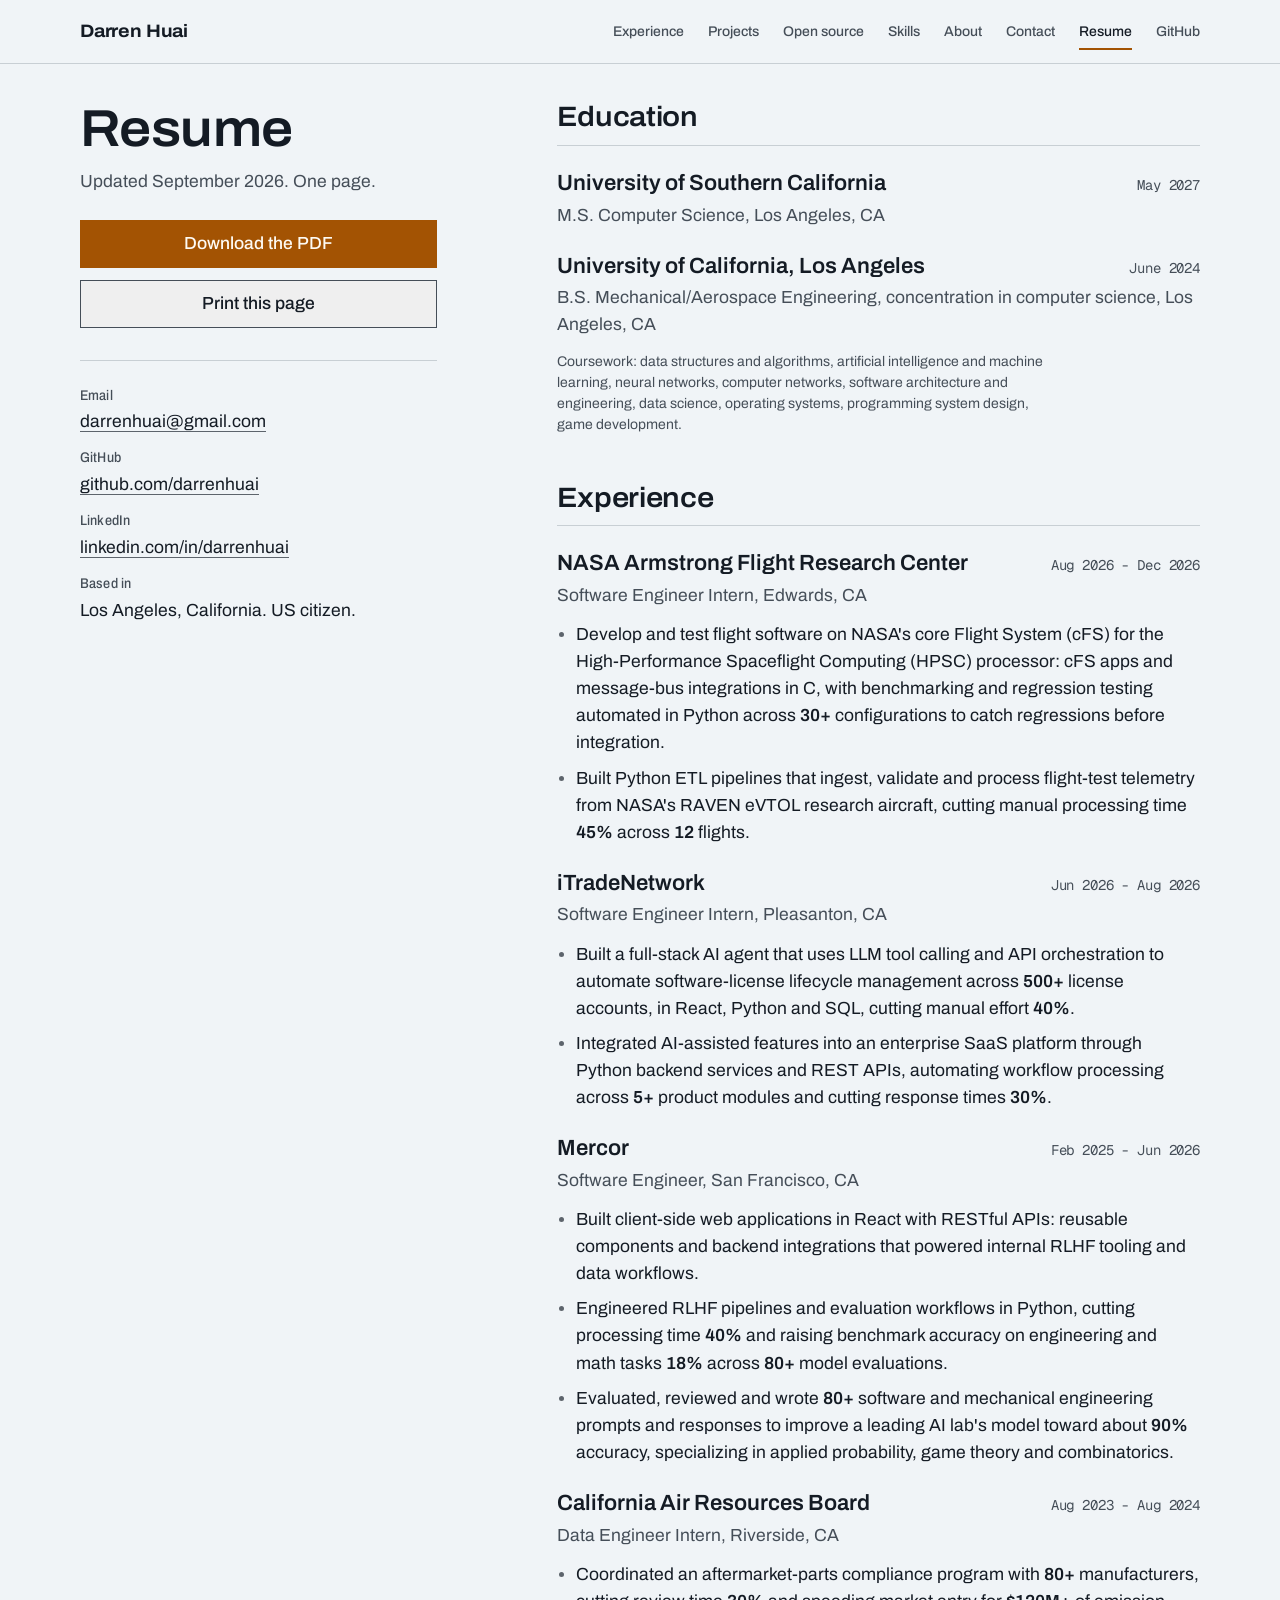
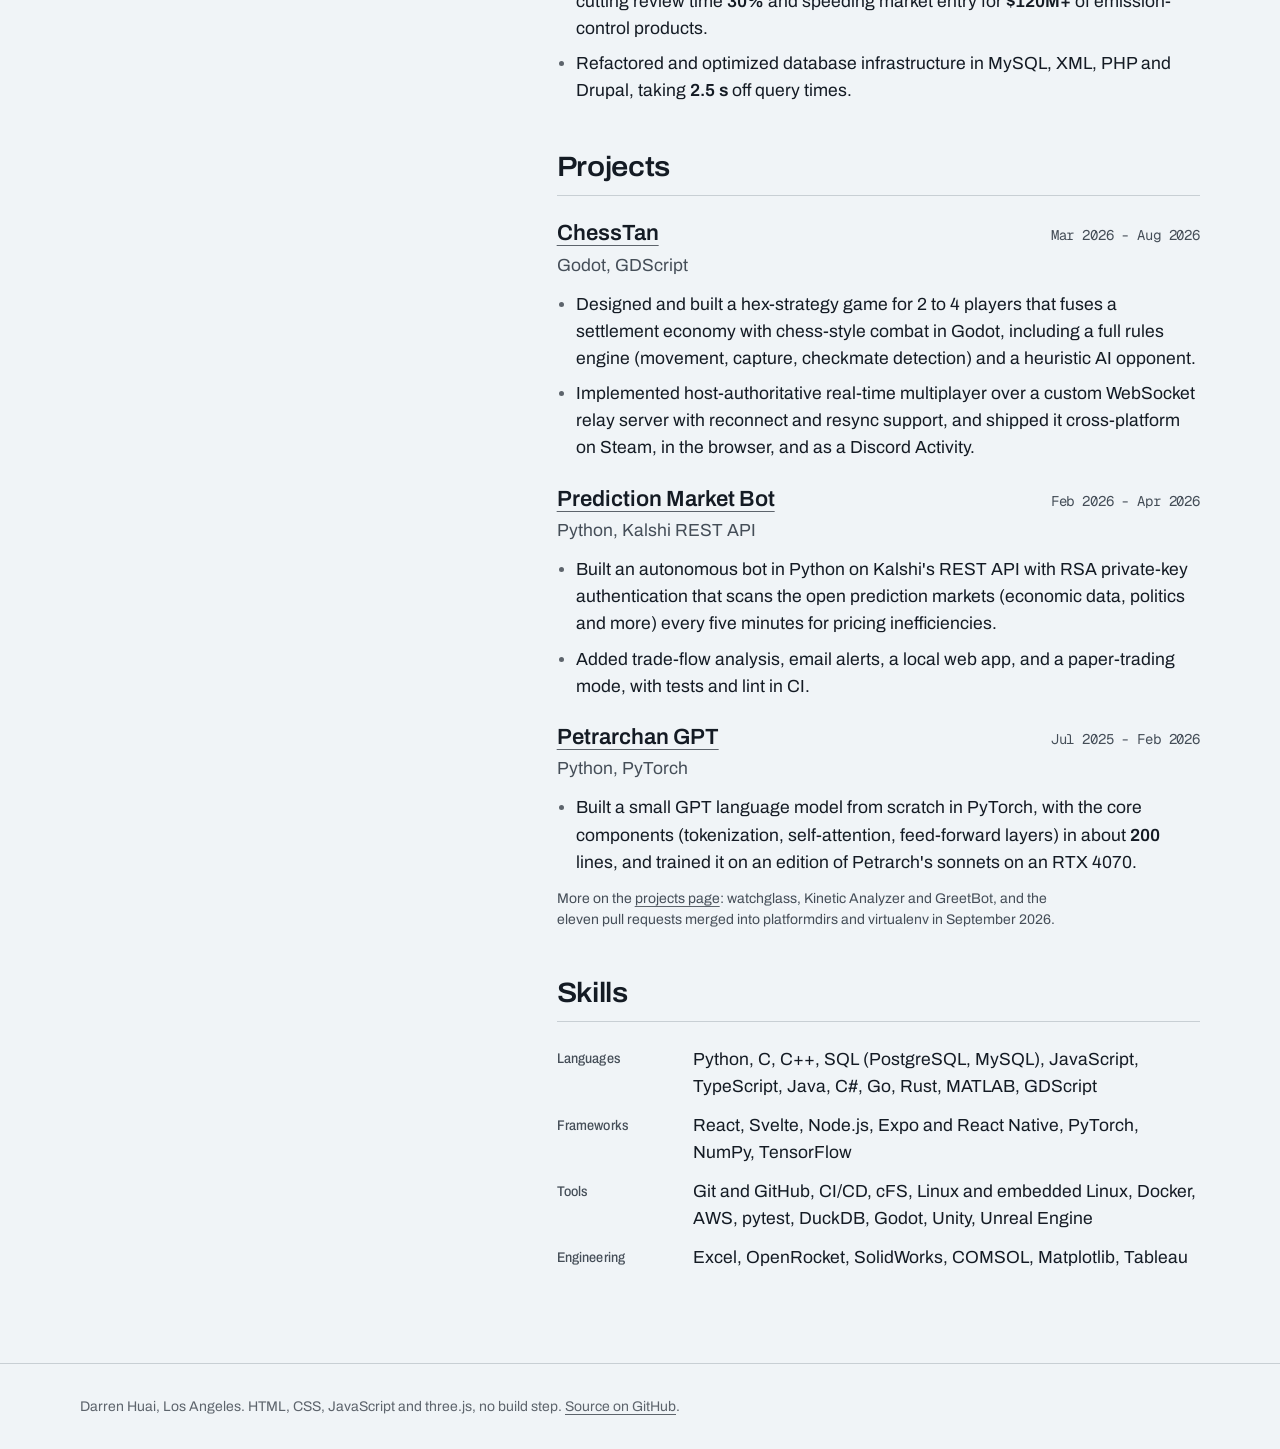
==== resume.html @ 260427e5 "Add the resume as a page and a download - resume.html: the resume's sections in the site's own style" ====
<!DOCTYPE html>
<html lang="en">
<head>
  <meta charset="utf-8">
  <meta name="viewport" content="width=device-width, initial-scale=1">
  <title>Resume, Darren Huai</title>
  <meta name="description" content="Darren Huai's resume: software engineer in Los Angeles, M.S. Computer Science at USC (May 2027), flight software intern at NASA Armstrong, with experience at iTradeNetwork, Mercor and the California Air Resources Board.">
  <meta name="color-scheme" content="light dark">
  <link rel="canonical" href="https://darrenhuai.github.io/darrenhuai-Portfolio/resume.html">
  <link rel="alternate" type="application/pdf" href="Darren-Huai-Resume.pdf" title="Resume (PDF)">
  <meta property="og:type" content="profile">
  <meta property="og:url" content="https://darrenhuai.github.io/darrenhuai-Portfolio/resume.html">
  <meta property="og:title" content="Resume, Darren Huai">
  <meta property="og:description" content="Software engineer in Los Angeles. M.S. Computer Science at USC, May 2027. Flight software intern at NASA Armstrong.">
  <meta property="og:image" content="https://darrenhuai.github.io/darrenhuai-Portfolio/img/og.png">
  <meta name="twitter:card" content="summary_large_image">
  <link rel="icon" href="img/favicon.svg" type="image/svg+xml">
  <link rel="preload" href="fonts/archivo-var.woff2" as="font" type="font/woff2" crossorigin>
  <script>document.documentElement.classList.add("js")</script>
  <link rel="stylesheet" href="styles.css">
  <script type="module" src="js/main.js"></script>
</head>
<body class="page-resume">
  <a class="skip-link" href="#main">Skip to content</a>

  <header class="nav">
    <div class="sheet nav-inner">
      <a class="wordmark" href="index.html">Darren Huai</a>
      <button type="button" class="menu-button" aria-expanded="false" aria-controls="primary-nav">Menu</button>
      <nav id="primary-nav" class="nav-links" aria-label="Primary">
        <a href="index.html#experience">Experience</a>
        <a href="index.html#projects">Projects</a>
        <a href="index.html#open-source">Open source</a>
        <a href="index.html#skills">Skills</a>
        <a href="index.html#about">About</a>
        <a href="index.html#contact">Contact</a>
        <a href="resume.html" aria-current="page">Resume</a>
        <a href="https://github.com/darrenhuai" target="_blank" rel="noopener">GitHub<span class="visually-hidden"> (opens in a new tab)</span></a>
      </nav>
    </div>
  </header>

  <main id="main">
    <article class="resume" aria-labelledby="resume-title">
      <div class="sheet resume-grid">
        <aside class="resume-rail">
          <h1 id="resume-title">Resume</h1>
          <p class="resume-updated">Updated September 2026. One page.</p>
          <div class="actions">
            <a class="button button-primary" href="Darren-Huai-Resume.pdf" download="Darren-Huai-Resume.pdf">Download the PDF</a>
            <button type="button" class="button button-secondary" data-print>Print this page</button>
          </div>
          <dl class="resume-contact">
            <div><dt>Email</dt><dd><a href="mailto:darrenhuai@gmail.com">darrenhuai@gmail.com</a></dd></div>
            <div><dt>GitHub</dt><dd><a href="https://github.com/darrenhuai" target="_blank" rel="noopener">github.com/darrenhuai<span class="visually-hidden"> (opens in a new tab)</span></a></dd></div>
            <div><dt>LinkedIn</dt><dd><a href="https://www.linkedin.com/in/darrenhuai" target="_blank" rel="noopener">linkedin.com/in/darrenhuai<span class="visually-hidden"> (opens in a new tab)</span></a></dd></div>
            <div><dt>Based in</dt><dd>Los Angeles, California. US citizen.</dd></div>
          </dl>
        </aside>

        <div class="resume-body">
          <section class="resume-section" aria-labelledby="r-education">
            <h2 id="r-education">Education</h2>
            <ul class="resume-entries">
              <li class="entry">
                <div class="entry-head">
                  <h3>University of Southern California</h3>
                  <p class="entry-when val">May 2027</p>
                </div>
                <p class="entry-sub">M.S. Computer Science, Los Angeles, CA</p>
              </li>
              <li class="entry">
                <div class="entry-head">
                  <h3>University of California, Los Angeles</h3>
                  <p class="entry-when val">June 2024</p>
                </div>
                <p class="entry-sub">B.S. Mechanical/Aerospace Engineering, concentration in computer science, Los Angeles, CA</p>
                <p class="entry-note">Coursework: data structures and algorithms, artificial intelligence and machine learning, neural networks, computer networks, software architecture and engineering, data science, operating systems, programming system design, game development.</p>
              </li>
            </ul>
          </section>

          <section class="resume-section" aria-labelledby="r-experience">
            <h2 id="r-experience">Experience</h2>
            <ul class="resume-entries">
              <li class="entry">
                <div class="entry-head">
                  <h3>NASA Armstrong Flight Research Center</h3>
                  <p class="entry-when val">Aug 2026 - Dec 2026</p>
                </div>
                <p class="entry-sub">Software Engineer Intern, Edwards, CA</p>
                <ul class="bullets">
                  <li>Develop and test flight software on NASA's core Flight System (cFS) for the High-Performance Spaceflight Computing (HPSC) processor: cFS apps and message-bus integrations in C, with benchmarking and regression testing automated in Python across <span class="num">30+</span> configurations to catch regressions before integration.</li>
                  <li>Built Python ETL pipelines that ingest, validate and process flight-test telemetry from NASA's RAVEN eVTOL research aircraft, cutting manual processing time <span class="num">45%</span> across <span class="num">12</span> flights.</li>
                </ul>
              </li>
              <li class="entry">
                <div class="entry-head">
                  <h3>iTradeNetwork</h3>
                  <p class="entry-when val">Jun 2026 - Aug 2026</p>
                </div>
                <p class="entry-sub">Software Engineer Intern, Pleasanton, CA</p>
                <ul class="bullets">
                  <li>Built a full-stack AI agent that uses LLM tool calling and API orchestration to automate software-license lifecycle management across <span class="num">500+</span> license accounts, in React, Python and SQL, cutting manual effort <span class="num">40%</span>.</li>
                  <li>Integrated AI-assisted features into an enterprise SaaS platform through Python backend services and REST APIs, automating workflow processing across <span class="num">5+</span> product modules and cutting response times <span class="num">30%</span>.</li>
                </ul>
              </li>
              <li class="entry">
                <div class="entry-head">
                  <h3>Mercor</h3>
                  <p class="entry-when val">Feb 2025 - Jun 2026</p>
                </div>
                <p class="entry-sub">Software Engineer, San Francisco, CA</p>
                <ul class="bullets">
                  <li>Built client-side web applications in React with RESTful APIs: reusable components and backend integrations that powered internal RLHF tooling and data workflows.</li>
                  <li>Engineered RLHF pipelines and evaluation workflows in Python, cutting processing time <span class="num">40%</span> and raising benchmark accuracy on engineering and math tasks <span class="num">18%</span> across <span class="num">80+</span> model evaluations.</li>
                  <li>Evaluated, reviewed and wrote <span class="num">80+</span> software and mechanical engineering prompts and responses to improve a leading AI lab's model toward about <span class="num">90%</span> accuracy, specializing in applied probability, game theory and combinatorics.</li>
                </ul>
              </li>
              <li class="entry">
                <div class="entry-head">
                  <h3>California Air Resources Board</h3>
                  <p class="entry-when val">Aug 2023 - Aug 2024</p>
                </div>
                <p class="entry-sub">Data Engineer Intern, Riverside, CA</p>
                <ul class="bullets">
                  <li>Coordinated an aftermarket-parts compliance program with <span class="num">80+</span> manufacturers, cutting review time <span class="num">30%</span> and speeding market entry for <span class="num">$120M+</span> of emission-control products.</li>
                  <li>Refactored and optimized database infrastructure in MySQL, XML, PHP and Drupal, taking <span class="num">2.5 s</span> off query times.</li>
                </ul>
              </li>
            </ul>
          </section>

          <section class="resume-section" aria-labelledby="r-projects">
            <h2 id="r-projects">Projects</h2>
            <ul class="resume-entries">
              <li class="entry">
                <div class="entry-head">
                  <h3><a href="projects/chesstan.html">ChessTan</a></h3>
                  <p class="entry-when val">Mar 2026 - Aug 2026</p>
                </div>
                <p class="entry-sub">Godot, GDScript</p>
                <ul class="bullets">
                  <li>Designed and built a hex-strategy game for 2 to 4 players that fuses a settlement economy with chess-style combat in Godot, including a full rules engine (movement, capture, checkmate detection) and a heuristic AI opponent.</li>
                  <li>Implemented host-authoritative real-time multiplayer over a custom WebSocket relay server with reconnect and resync support, and shipped it cross-platform on Steam, in the browser, and as a Discord Activity.</li>
                </ul>
              </li>
              <li class="entry">
                <div class="entry-head">
                  <h3><a href="projects/prediction-market-bot.html">Prediction Market Bot</a></h3>
                  <p class="entry-when val">Feb 2026 - Apr 2026</p>
                </div>
                <p class="entry-sub">Python, Kalshi REST API</p>
                <ul class="bullets">
                  <li>Built an autonomous bot in Python on Kalshi's REST API with RSA private-key authentication that scans the open prediction markets (economic data, politics and more) every five minutes for pricing inefficiencies.</li>
                  <li>Added trade-flow analysis, email alerts, a local web app, and a paper-trading mode, with tests and lint in CI.</li>
                </ul>
              </li>
              <li class="entry">
                <div class="entry-head">
                  <h3><a href="projects/petrarchan-gpt.html">Petrarchan GPT</a></h3>
                  <p class="entry-when val">Jul 2025 - Feb 2026</p>
                </div>
                <p class="entry-sub">Python, PyTorch</p>
                <ul class="bullets">
                  <li>Built a small GPT language model from scratch in PyTorch, with the core components (tokenization, self-attention, feed-forward layers) in about <span class="num">200</span> lines, and trained it on an edition of Petrarch's sonnets on an RTX 4070.</li>
                </ul>
              </li>
            </ul>
            <p class="entry-note">More on the <a href="index.html#projects">projects page</a>: watchglass, Kinetic Analyzer and GreetBot, and the eleven pull requests merged into platformdirs and virtualenv in September 2026.</p>
          </section>

          <section class="resume-section" aria-labelledby="r-skills">
            <h2 id="r-skills">Skills</h2>
            <dl class="resume-skills">
              <div><dt>Languages</dt><dd>Python, C, C++, SQL (PostgreSQL, MySQL), JavaScript, TypeScript, Java, C#, Go, Rust, MATLAB, GDScript</dd></div>
              <div><dt>Frameworks</dt><dd>React, Svelte, Node.js, Expo and React Native, PyTorch, NumPy, TensorFlow</dd></div>
              <div><dt>Tools</dt><dd>Git and GitHub, CI/CD, cFS, Linux and embedded Linux, Docker, AWS, pytest, DuckDB, Godot, Unity, Unreal Engine</dd></div>
              <div><dt>Engineering</dt><dd>Excel, OpenRocket, SolidWorks, COMSOL, Matplotlib, Tableau</dd></div>
            </dl>
          </section>
        </div>
      </div>
    </article>
  </main>

  <footer class="footer">
    <div class="sheet">
      <p>Darren Huai, Los Angeles. HTML, CSS, JavaScript and three.js, no build step. <a href="https://github.com/darrenhuai/darrenhuai-Portfolio" target="_blank" rel="noopener">Source on GitHub<span class="visually-hidden"> (opens in a new tab)</span></a>.</p>
    </div>
  </footer>
</body>
</html>
---- styles.css ----
/* Darren Huai portfolio. Tokens and rules follow DESIGN.md and docs/design/2026-09-29-redesign-spec.md.
   Shape: all-sharp. Depth: surface ladder and 1px frames only. One accent. */

/* ---------- Fonts (self-hosted, OFL) ---------- */
@font-face {
  font-family: "Archivo";
  src: url("fonts/archivo-var.woff2") format("woff2");
  font-weight: 100 900;
  font-stretch: 62% 125%;
  font-display: swap;
}
@font-face {
  font-family: "Geist Mono";
  src: url("fonts/geistmono-var.woff2") format("woff2");
  font-weight: 400 500;
  font-display: swap;
}
@font-face {
  font-family: "Archivo Fallback";
  src: local("Arial"), local("Liberation Sans");
  size-adjust: 100%;
  ascent-override: 88%;
  descent-override: 21%;
  line-gap-override: 0%;
}

/* ---------- Tokens ---------- */
:root {
  color-scheme: light dark;

  --bg: #f0f4f7;
  --surface: #f8fafc;
  --surface-2: #e5eaee;
  --ink: #141b24;
  --ink-2: #454e58;
  --muted: #5d646c;
  --accent: #a35303;
  --accent-hover: #8a4603;
  --accent-ink: #fefaf3;
  --line: #c8cfd4;

  /* hex twins for the three.js scene, which cannot parse oklch() */
  --bg-hex: #f0f4f7;
  --surface-hex: #f8fafc;
  --ink-hex: #141b24;
  --accent-hex: #c56a12;

  --font-sans: "Archivo", "Archivo Fallback", Arial, sans-serif;
  --font-mono: "Geist Mono", ui-monospace, "Cascadia Mono", Consolas, monospace;

  --t-1: clamp(0.8125rem, 0.784rem + 0.121vw, 0.875rem);
  --t0: clamp(1rem, 0.957rem + 0.182vw, 1.094rem);
  --t1: clamp(1.25rem, 1.193rem + 0.242vw, 1.375rem);
  --t2: clamp(1.5625rem, 1.477rem + 0.364vw, 1.75rem);
  --t3: clamp(2rem, 1.886rem + 0.485vw, 2.25rem);
  --t4: clamp(2.125rem, 1.6rem + 2.2vw, 3.25rem);

  --s1: 4px;
  --s2: 8px;
  --s3: 12px;
  --s4: 16px;
  --s5: 24px;
  --s6: 32px;
  --s7: 48px;
  --s8: 64px;
  --s9: 96px;
  --section-y: clamp(4rem, 2.5rem + 4vw, 6.5rem);
  --gutter: clamp(1rem, 4vw, 2.5rem);
  --nav-h: 64px;

  --ease-out: cubic-bezier(0.16, 1, 0.3, 1);
  --dur-fast: 120ms;
  --dur-base: 160ms;
  --dur-reveal: 600ms;

  --z-base: 0;
  --z-canvas: 1;
  --z-menu: 40;
  --z-nav: 50;
  --z-skip: 100;

  --body-lh: 1.55;
}
@media (prefers-color-scheme: dark) {
  :root {
    --bg: #0b1015;
    --surface: #13191f;
    --surface-2: #1c2229;
    --ink: #efeae2;
    --ink-2: #bbb7af;
    --muted: #9c9890;
    --accent: #f4a34b;
    --accent-hover: #fdb770;
    --accent-ink: #180f09;
    --line: #2d343a;

    --bg-hex: #0b1015;
    --surface-hex: #1c2229;
    --ink-hex: #efeae2;
    --accent-hex: #f4a34b;

    --body-lh: 1.62;
  }
}
@supports (color: oklch(0 0 0)) {
  :root {
    --bg: oklch(0.965 0.006 240);
    --surface: oklch(0.985 0.003 240);
    --surface-2: oklch(0.935 0.008 240);
    --ink: oklch(0.22 0.02 250);
    --ink-2: oklch(0.42 0.02 250);
    --muted: oklch(0.5 0.015 250);
    --accent: oklch(0.53 0.13 55);
    --accent-hover: oklch(0.47 0.115 55);
    --accent-ink: oklch(0.985 0.01 80);
    --line: oklch(0.85 0.01 240);
  }
  @media (prefers-color-scheme: dark) {
    :root {
      --bg: oklch(0.17 0.014 250);
      --surface: oklch(0.21 0.015 250);
      --surface-2: oklch(0.25 0.015 250);
      --ink: oklch(0.94 0.012 80);
      --ink-2: oklch(0.78 0.012 80);
      --muted: oklch(0.68 0.012 80);
      --accent: oklch(0.78 0.14 65);
      --accent-hover: oklch(0.83 0.12 65);
      --accent-ink: oklch(0.18 0.02 60);
      --line: oklch(0.32 0.015 250);
    }
  }
}

/* ---------- Base ---------- */
*,
*::before,
*::after { box-sizing: border-box; }

html {
  -webkit-text-size-adjust: 100%;
  text-size-adjust: 100%;
  scroll-padding-top: calc(var(--nav-h) + 16px);
}
@media (prefers-reduced-motion: no-preference) {
  html { scroll-behavior: smooth; }
}
body {
  margin: 0;
  background: var(--bg);
  color: var(--ink);
  font-family: var(--font-sans);
  font-size: var(--t0);
  font-weight: 400;
  font-stretch: 100%;
  line-height: var(--body-lh);
  -webkit-font-smoothing: antialiased;
  text-rendering: optimizeLegibility;
}
html.menu-open body { overflow: hidden; }

h1, h2, h3, h4, p, dl, dd, dt, ul, figure { margin: 0; }
ul { padding: 0; list-style: none; }
img, video, svg, canvas { display: block; max-width: 100%; }
img, video { height: auto; }
button { font: inherit; color: inherit; }

h1, h2 {
  font-stretch: 108%;
  font-weight: 600;
  letter-spacing: -0.012em;
  text-wrap: balance;
}
h1 { font-size: var(--t4); line-height: 1.04; }
h2 { font-size: var(--t3); line-height: 1.1; }
p { text-wrap: pretty; }

::selection { background: color-mix(in oklch, var(--accent) 25%, var(--bg)); color: var(--ink); }

a {
  color: inherit;
  text-decoration-line: underline;
  text-decoration-thickness: 1px;
  text-decoration-color: var(--muted);
  text-underline-offset: 0.22em;
  transition: text-decoration-color var(--dur-fast) var(--ease-out);
}
a:hover {
  text-decoration-color: var(--accent);
  text-decoration-thickness: 2px;
}
:focus-visible {
  outline: 2px solid var(--accent);
  outline-offset: 2px;
}

.val {
  font-family: var(--font-mono);
  font-size: 0.9em;
  font-variant-numeric: tabular-nums;
  letter-spacing: -0.01em;
}
/* a figure inside a sentence: same face as the prose, a step heavier, fixed-width digits */
.num {
  font-weight: 600;
  font-variant-numeric: tabular-nums;
  white-space: nowrap;
}

.visually-hidden {
  position: absolute !important;
  width: 1px;
  height: 1px;
  padding: 0;
  margin: -1px;
  overflow: hidden;
  clip-path: inset(50%);
  white-space: nowrap;
  border: 0;
}
.skip-link {
  position: fixed;
  left: var(--s4);
  top: var(--s4);
  z-index: var(--z-skip);
  padding: var(--s3) var(--s4);
  background: var(--ink);
  color: var(--bg);
  text-decoration: none;
  transform: translateY(-200%);
}
.skip-link:focus { transform: none; }

.sheet {
  width: 100%;
  max-width: 1200px;
  margin-inline: auto;
  padding-inline: var(--gutter);
}
.section { padding-block: var(--section-y) calc(var(--section-y) * 1.15); }
.section h2 { max-inline-size: 30ch; }
.lead {
  margin-top: var(--s5);
  max-inline-size: 62ch;
  font-size: var(--t1);
  line-height: 1.3;
  color: var(--ink-2);
}
.caption {
  font-size: var(--t-1);
  line-height: 1.4;
  color: var(--muted);
}
.links { display: flex; flex-wrap: wrap; gap: var(--s2) var(--s5); }
.links a { font-weight: 500; }
/* 45px tap targets without moving the layout */
.links a,
.prs a { display: inline-block; padding-block: 10px; margin-block: -10px; }

/* ---------- Buttons ---------- */
.button {
  display: inline-flex;
  align-items: center;
  justify-content: center;
  min-height: 48px;
  padding: 0 var(--s5);
  border: 1px solid transparent;
  font-weight: 500;
  line-height: 1;
  text-decoration: none;
  white-space: nowrap;
  transition:
    transform var(--dur-base) var(--ease-out),
    background-color var(--dur-base) var(--ease-out),
    border-color var(--dur-base) var(--ease-out);
}
.button:hover { transform: translateY(-1px); text-decoration: none; }
.button:active { transform: scale(0.98); }
.button-primary { background: var(--accent); color: var(--accent-ink); }
.button-primary:hover { background: var(--accent-hover); }
.button-primary:focus-visible { outline-color: var(--ink); }
.button-secondary { border-color: var(--ink-2); color: var(--ink); }
.button-secondary:hover { border-color: var(--ink); background: var(--surface); }

/* ---------- Nav ---------- */
.nav {
  position: sticky;
  top: 0;
  z-index: var(--z-nav);
  height: var(--nav-h);
  background: var(--bg);
  border-bottom: 1px solid var(--line);
}
.nav-inner {
  height: 100%;
  display: flex;
  align-items: center;
  justify-content: space-between;
  gap: var(--s5);
}
.wordmark {
  font-size: 1.125rem;
  font-weight: 700;
  font-stretch: 108%;
  letter-spacing: -0.01em;
  text-decoration: none;
  white-space: nowrap;
}
.nav-links { display: flex; align-items: center; gap: var(--s5); }
.nav-links a {
  position: relative;
  padding-block: var(--s2);
  font-size: var(--t-1);
  font-weight: 500;
  color: var(--ink-2);
  text-decoration: none;
  white-space: nowrap;
}
.nav-links a::after {
  content: "";
  position: absolute;
  left: 0;
  right: 0;
  bottom: 0;
  height: 2px;
  background: var(--muted);
  transform: scaleX(0);
  transform-origin: left;
  transition: transform var(--dur-fast) var(--ease-out);
}
.nav-links a:hover { color: var(--ink); }
.nav-links a:hover::after { transform: scaleX(1); }
.nav-links a[aria-current] { color: var(--ink); }
.nav-links a[aria-current]::after { transform: scaleX(1); background: var(--accent); }

.menu-button {
  display: none;
  min-height: 44px;
  min-width: 72px;
  padding: 0 var(--s4);
  background: transparent;
  border: 1px solid var(--ink-2);
  font-size: var(--t-1);
  font-weight: 500;
  cursor: pointer;
}
@media (max-width: 919px) {
  .js .menu-button { display: inline-flex; align-items: center; justify-content: center; }
  .js .nav-links {
    position: absolute;
    top: var(--nav-h);
    left: 0;
    right: 0;
    z-index: var(--z-menu);
    flex-direction: column;
    align-items: stretch;
    gap: 0;
    padding: var(--s3) var(--gutter) var(--s6);
    max-height: calc(100dvh - var(--nav-h));
    overflow-y: auto;
    background: var(--bg);
    border-bottom: 1px solid var(--line);
    visibility: hidden;
    opacity: 0;
    transform: translateY(-8px);
    transition:
      opacity var(--dur-base) var(--ease-out),
      transform var(--dur-base) var(--ease-out),
      visibility 0s linear var(--dur-base);
  }
  .js .nav-links.is-open {
    visibility: visible;
    opacity: 1;
    transform: none;
    transition-delay: 0s;
  }
  .js .nav-links a {
    display: flex;
    align-items: center;
    min-height: 56px;
    font-size: var(--t1);
    color: var(--ink);
  }
  .js .nav-links a::after { display: none; }
  .js .nav-links a[aria-current] { text-decoration: underline; text-decoration-color: var(--accent); text-decoration-thickness: 2px; text-underline-offset: 0.3em; }
}

/* ---------- Hero ---------- */
.hero { padding-block: clamp(1.5rem, 4vw, 4rem) clamp(3rem, 6vw, 5.5rem); }
.hero-grid { display: grid; gap: var(--s6); align-items: center; }
.hero-copy h1 { max-inline-size: 18ch; }
.hero-role {
  margin-top: var(--s3);
  max-inline-size: 40ch;
  font-size: var(--t1);
  font-weight: 500;
  line-height: 1.3;
}
.hero-sub {
  margin-top: var(--s4);
  max-inline-size: 46ch;
  font-size: var(--t1);
  line-height: 1.35;
  color: var(--ink-2);
}
.actions { display: flex; flex-wrap: wrap; gap: var(--s3); margin-top: var(--s6); }
.hero-links { display: flex; flex-wrap: wrap; gap: var(--s2) var(--s5); margin-top: var(--s5); }
.hero-links a { font-weight: 500; }
.hero-portrait { order: -1; width: min(56vw, 240px); }
.hero-portrait img {
  width: 100%;
  aspect-ratio: 4 / 5;
  object-fit: cover;
  border: 1px solid var(--line);
  background: var(--surface);
}
@media (min-width: 1024px) {
  .hero-grid {
    grid-template-columns: repeat(12, minmax(0, 1fr));
    column-gap: var(--s5);
    min-height: min(calc(100dvh - var(--nav-h) - 9rem), 600px);
  }
  .hero-copy { grid-column: 1 / span 7; }
  .hero-portrait { order: 0; grid-column: 9 / span 4; width: 100%; }
}

/* ---------- Live board (ChessTan card cover) ---------- */
.cover-board {
  -webkit-mask-image:
    linear-gradient(to right, transparent, #000 8%, #000 92%, transparent),
    linear-gradient(to bottom, transparent, #000 8%, #000 92%, transparent);
  -webkit-mask-composite: source-in;
  mask-image:
    linear-gradient(to right, transparent, #000 8%, #000 92%, transparent),
    linear-gradient(to bottom, transparent, #000 8%, #000 92%, transparent);
  mask-composite: intersect;
}
.card-cover.cover-board { background: var(--bg); border-bottom: 0; }
.cover-board picture,
.cover-board img {
  position: absolute;
  inset: 0;
  width: 100%;
  height: 100%;
  object-fit: contain;
}
.cover-board picture { transition: opacity 300ms var(--ease-out); }
.cover-board canvas {
  position: absolute;
  inset: 0;
  z-index: var(--z-canvas);
  width: 100%;
  height: 100%;
  opacity: 0;
  transition: opacity 300ms var(--ease-out);
}
.cover-board.is-live canvas { opacity: 1; }
.cover-board.is-live picture { opacity: 0; }

/* ---------- Plates ---------- */
.plate {
  position: relative;
  overflow: hidden;
  border: 1px solid var(--line);
  background: var(--surface);
}
.plate img,
.plate video {
  width: 100%;
  height: 100%;
  object-fit: cover;
}
.plate-meta {
  display: flex;
  align-items: center;
  justify-content: space-between;
  gap: var(--s4);
  min-height: 36px;
  margin-top: var(--s2);
}
.replay {
  min-height: 32px;
  padding: 0 var(--s3);
  background: transparent;
  border: 1px solid var(--ink-2);
  font-size: var(--t-1);
  font-weight: 500;
  cursor: pointer;
  transition: border-color var(--dur-base) var(--ease-out), background-color var(--dur-base) var(--ease-out);
}
.replay:hover { border-color: var(--ink); background: var(--surface); }

/* ---------- Project cards (index) ---------- */
.role h3,
.ledger h3 {
  font-size: var(--t1);
  font-weight: 600;
  line-height: 1.25;
}
.label {
  font-size: var(--t-1);
  font-stretch: 88%;
  font-weight: 500;
  letter-spacing: 0.01em;
  color: var(--ink-2);
}
.project-grid { display: grid; gap: var(--s5); margin-top: var(--s7); }
.project-card {
  position: relative;
  display: flex;
  flex-direction: column;
  border: 1px solid var(--line);
  background: var(--bg);
  transition: border-color var(--dur-base) var(--ease-out);
}
.project-card:hover { border-color: var(--ink-2); }
.project-card:has(.card-link:focus-visible) { outline: 2px solid var(--accent); outline-offset: 2px; }
.card-cover {
  position: relative;
  height: clamp(200px, 24vw, 320px);
  overflow: hidden;
  border-bottom: 1px solid var(--line);
  background: var(--surface);
}
.card-cover > img {
  width: 100%;
  height: 100%;
  object-fit: cover;
  transition: transform 300ms var(--ease-out);
}
.project-card:hover .card-cover > img { transform: scale(1.02); }
.cover-phones {
  display: flex;
  align-items: center;
  justify-content: center;
  gap: var(--s4);
  padding: var(--s4);
  background: var(--surface-2);
}
.cover-phones img { height: 100%; width: auto; border: 1px solid var(--line); }
.card-text { display: flex; flex: 1; flex-direction: column; gap: var(--s2); padding: var(--s5); }
.card-title {
  font-size: var(--t2);
  font-stretch: 108%;
  font-weight: 600;
  line-height: 1.15;
  letter-spacing: -0.01em;
}
.card-link { text-decoration: none; }
.card-link::after { content: ""; position: absolute; inset: 0; z-index: 2; }
.card-link:focus-visible { outline: none; }
.card-lead { max-inline-size: 52ch; color: var(--ink-2); }
.card-stack { font-size: var(--t-1); color: var(--ink-2); }
.card-cue {
  margin-top: auto;
  padding-top: var(--s3);
  font-size: var(--t-1);
  font-weight: 500;
  text-decoration: underline;
  text-decoration-thickness: 1px;
  text-decoration-color: var(--muted);
  text-underline-offset: 0.22em;
}
.project-card:hover .card-cue { text-decoration-color: var(--accent); text-decoration-thickness: 2px; }
@media (min-width: 700px) {
  .project-grid { grid-template-columns: repeat(2, minmax(0, 1fr)); }
}
@media (min-width: 1024px) {
  .project-grid { grid-template-columns: repeat(12, minmax(0, 1fr)); }
  .card-span-7 { grid-column: span 7; }
  .card-span-6 { grid-column: span 6; }
  .card-span-5 { grid-column: span 5; }
}

/* ---------- Project pages ---------- */
.project { padding-block: clamp(1.5rem, 3vw, 2.5rem) var(--section-y); }
.back { font-size: var(--t-1); }
.back a { display: inline-block; padding-block: 10px; margin-block: -10px; font-weight: 500; }
.project-head { display: grid; gap: var(--s6); margin-top: var(--s5); }
.project-lead {
  margin-top: var(--s4);
  max-inline-size: 52ch;
  font-size: var(--t1);
  line-height: 1.35;
  color: var(--ink-2);
}
.facts,
.specs-grid {
  display: grid;
  gap: 1px;
  border: 1px solid var(--line);
  background: var(--line);
}
.facts > div,
.specs-grid > div { padding: var(--s3) var(--s4); background: var(--surface); }
.facts dt,
.specs-grid dt {
  font-size: var(--t-1);
  font-stretch: 88%;
  font-weight: 500;
  letter-spacing: 0.01em;
  color: var(--ink-2);
}
.facts dd,
.specs-grid dd { margin-top: var(--s1); }
.facts dd .val { line-height: 1.5; }
.facts dd a { display: inline-block; margin-right: var(--s4); font-weight: 500; }
.facts-note { font-size: var(--t-1); color: var(--muted); }
.project-media { margin-top: var(--s7); }
.project-media .plate-meta { margin-top: var(--s2); }
.media-pair { display: grid; gap: var(--s5); }
.media-pair figure .caption,
.gallery-item .caption,
.media-phones .caption { margin-top: var(--s2); }
.media-note { margin-top: 0; }
.media-phones .phone-panel {
  display: flex;
  justify-content: center;
  gap: var(--s5);
  padding: var(--s6) var(--s4);
  border: 1px solid var(--line);
  background: var(--surface-2);
}
.media-phones .phone-panel img { width: min(42%, 300px); height: auto; border: 1px solid var(--line); }
.specs-title { font-size: var(--t1); font-stretch: 100%; letter-spacing: 0; margin-bottom: var(--s4); }
.specs-grid { grid-template-columns: repeat(2, minmax(0, 1fr)); }
.project-body { display: grid; gap: var(--s7); margin-top: var(--s8); }
/* grid items default to min-width: auto, so a long code line would widen the page */
.project-body > *,
.project-section .section-body,
.project-head > * { min-width: 0; }
.project-section h2 { font-size: var(--t2); max-inline-size: none; }
.section-body > * + * { margin-top: var(--s4); }
.section-body p { max-inline-size: 66ch; }
.project-section h2 + .section-body { margin-top: var(--s4); }
.feature-list { display: grid; gap: var(--s3); max-inline-size: 66ch; }
.feature-name { font-weight: 600; }
.code {
  margin: 0;
  padding: var(--s4);
  overflow-x: auto;
  border: 1px solid var(--line);
  background: var(--surface-2);
  font-family: var(--font-mono);
  font-size: var(--t-1);
  line-height: 1.6;
}
.gallery { margin-top: var(--s8); }
.gallery h2 { font-size: var(--t2); }
.gallery-grid { display: grid; gap: var(--s5); margin-top: var(--s5); }
.pager {
  display: grid;
  grid-template-columns: 1fr 1fr;
  gap: var(--s4);
  margin-top: var(--s8);
  padding-top: var(--s5);
  border-top: 1px solid var(--line);
}
.pager-link { display: grid; gap: var(--s1); text-decoration: none; }
.pager-next { text-align: right; }
.pager-label { font-size: var(--t-1); color: var(--ink-2); }
.pager-title {
  font-size: var(--t1);
  font-weight: 600;
  text-decoration: underline;
  text-decoration-thickness: 1px;
  text-decoration-color: var(--muted);
  text-underline-offset: 0.22em;
}
.pager-link:hover .pager-title { text-decoration-color: var(--accent); text-decoration-thickness: 2px; }
@media (min-width: 768px) {
  .facts { grid-template-columns: repeat(2, minmax(0, 1fr)); }
  .facts > div:first-child,
  .facts > div:last-child:nth-child(even) { grid-column: 1 / -1; }
  .media-pair { grid-template-columns: repeat(2, minmax(0, 1fr)); }
  .media-note { grid-column: 1 / -1; }
  .specs-grid { grid-template-columns: repeat(4, minmax(0, 1fr)); }
  .gallery-grid { grid-template-columns: repeat(2, minmax(0, 1fr)); }
  .gallery-wide { grid-column: 1 / -1; }
}
@media (min-width: 1024px) {
  .project-head { grid-template-columns: repeat(12, minmax(0, 1fr)); column-gap: var(--s5); align-items: start; }
  .project-intro { grid-column: 1 / span 6; }
  .facts { grid-column: 7 / span 6; }
  .gallery-cols-3 { grid-template-columns: repeat(3, minmax(0, 1fr)); }
  .project-section { display: grid; grid-template-columns: repeat(12, minmax(0, 1fr)); column-gap: var(--s5); }
  .project-section h2 { grid-column: 1 / span 4; }
  .project-section .section-body,
  .project-section h2 + .section-body { grid-column: 5 / span 8; margin-top: 0; padding-top: 0.45em; }
}

/* ---------- Open source ---------- */
.axis { margin-block: var(--s7); }
.axis-scroll { overflow-x: auto; scrollbar-width: thin; }
.axis svg { width: 100%; height: auto; overflow: visible; }
.axis-full { min-width: 1040px; }
.axis-compact { display: none; }
.axis-hint { display: none; }
.axis .caption { margin-top: var(--s3); }
.axis-line { stroke: var(--line); stroke-width: 1; vector-effect: non-scaling-stroke; }
.axis-tick { stroke: var(--line); stroke-width: 1; vector-effect: non-scaling-stroke; }
.axis-label { fill: var(--ink-2); font-family: var(--font-mono); font-size: 15px; }
.axis-key { fill: var(--muted); font-family: var(--font-sans); font-size: 15px; font-stretch: 88%; font-weight: 500; }
.axis-compact .axis-label { font-size: 12px; }
.axis-compact .visible.solid { fill: var(--accent); }
.axis-compact .visible.open { fill: var(--bg); stroke: var(--accent); stroke-width: 1.5; }
.axis-marker .hit { fill: transparent; }
.axis-marker .visible {
  transform-box: fill-box;
  transform-origin: center;
  transition: transform var(--dur-fast) var(--ease-out);
}
.axis-marker .visible.solid { fill: var(--accent); stroke: var(--accent); stroke-width: 1.5; }
.axis-marker .visible.open { fill: var(--bg); stroke: var(--accent); stroke-width: 2; }
.axis-marker:hover .visible { transform: scale(1.3); }
.axis-marker:focus-visible { outline: none; }
.axis-marker:focus-visible .visible { stroke: var(--ink); stroke-width: 3; }
.axis-marker:focus-visible .hit { stroke: var(--accent); stroke-width: 2; vector-effect: non-scaling-stroke; }

.ledgers { display: grid; gap: var(--s7); }
.ledger { padding-top: var(--s5); border-top: 1px solid var(--line); }
.ledger-head { display: flex; flex-wrap: wrap; align-items: baseline; gap: var(--s2) var(--s4); }
.ledger h3 .val { font-size: 0.9em; font-weight: 500; }
.count { font-size: var(--t-1); color: var(--ink-2); }
.ledger-desc { margin-top: var(--s2); color: var(--ink-2); max-inline-size: 52ch; }
.ledger h4 { margin-top: var(--s6); font-size: var(--t0); font-weight: 600; }
.prs { display: grid; gap: var(--s4); margin-top: var(--s4); }
.pr-list > summary {
  display: inline-flex;
  align-items: center;
  min-height: 44px;
  padding: 0 var(--s4);
  border: 1px solid var(--ink-2);
  font-weight: 500;
  list-style: none;
  cursor: pointer;
  transition: border-color var(--dur-base) var(--ease-out), background-color var(--dur-base) var(--ease-out);
}
.pr-list > summary::-webkit-details-marker { display: none; }
.pr-list > summary:hover { border-color: var(--ink); background: var(--surface); }
.pr-list .when-open,
.pr-list[open] .when-closed { display: none; }
.pr-list[open] .when-open { display: inline; }
.pr-list .ledgers { margin-top: var(--s6); }
.prs li { display: grid; gap: 2px; }
.pr-id { font-size: var(--t-1); color: var(--ink-2); white-space: pre; }
.prs a { justify-self: start; }
.pr-note { margin-top: var(--s2); max-inline-size: 58ch; color: var(--ink-2); }
@media (min-width: 900px) {
  .ledgers { grid-template-columns: repeat(2, minmax(0, 1fr)); column-gap: var(--s7); }
}

/* ---------- Experience ---------- */
.band { background: var(--surface-2); }
.roles { margin-top: var(--s7); }
.role {
  display: grid;
  gap: var(--s4);
  padding-block: var(--s6);
  border-top: 1px solid var(--line);
}
.role:last-child { padding-bottom: 0; }
.role-title { margin-top: var(--s1); color: var(--ink-2); }
.role-dates { margin-top: var(--s2); font-size: var(--t-1); color: var(--ink-2); }
.current { margin-left: var(--s2); font-weight: 600; color: var(--ink); }
.role-body { max-inline-size: 62ch; }
@media (min-width: 900px) {
  .role { grid-template-columns: repeat(12, minmax(0, 1fr)); column-gap: var(--s5); }
  .role-head { grid-column: 1 / span 4; }
  .role-body { grid-column: 5 / span 8; }
}

/* ---------- Skills ---------- */
.matrix { display: none; }
.matrix-list { margin-top: var(--s7); display: grid; gap: var(--s5); }
.matrix-list dt { font-weight: 600; }
.matrix-list dd { color: var(--ink-2); }
.also { margin-top: var(--s6); color: var(--ink-2); max-inline-size: 62ch; }
@media (min-width: 1024px) {
  .matrix-list { display: none; }
  .matrix {
    display: table;
    width: 100%;
    margin-top: var(--s7);
    border-collapse: collapse;
    table-layout: fixed;
  }
  .matrix .col-label { width: 262px; }
  .matrix th,
  .matrix td { padding: var(--s3) var(--s2); text-align: center; vertical-align: middle; }
  .matrix thead th {
    padding-bottom: var(--s3);
    vertical-align: bottom;
    border-bottom: 1px solid var(--line);
    font-size: var(--t-1);
    font-stretch: 86%;
    font-weight: 500;
    line-height: 1.25;
    color: var(--ink-2);
    hyphens: manual;
  }
  .matrix tbody th {
    padding-left: 0;
    border-right: 1px solid var(--line);
    text-align: left;
    font-weight: 500;
    line-height: 1.3;
  }
  .matrix tbody tr:first-child th,
  .matrix tbody tr:first-child td { padding-top: var(--s4); }
  .matrix tbody tr:hover { background: var(--surface); }
  .mark { display: inline-block; width: 12px; height: 12px; background: var(--accent); vertical-align: middle; }
}

/* ---------- About: title block ---------- */
.title-block {
  display: grid;
  gap: 1px;
  margin-top: var(--s7);
  border: 1px solid var(--line);
  background: var(--line);
}
.cell { padding: var(--s4) var(--s5); background: var(--surface); }
.cell .label { margin-bottom: var(--s1); }
.value + .value { margin-top: var(--s2); }
.cell-full { padding-block: var(--s5); }
.bio { max-inline-size: 68ch; }
@media (min-width: 768px) {
  .title-block { grid-template-columns: repeat(3, minmax(0, 1fr)); }
  .cell-wide,
  .cell-full { grid-column: 1 / -1; }
}

/* ---------- Resume ---------- */
#resume.section { padding-block: var(--s8); }
.resume-strip { display: grid; gap: var(--s5); }
.resume-strip .lead { margin-top: var(--s3); }
.resume-strip .actions { margin-top: 0; align-self: center; }
@media (min-width: 900px) {
  .resume-strip { grid-template-columns: minmax(0, 7fr) minmax(0, 5fr); column-gap: var(--s7); align-items: center; }
  .resume-strip .actions { justify-content: flex-end; }
}

.resume { padding-block: clamp(1.5rem, 3vw, 2.5rem) var(--section-y); }
.resume-grid { display: grid; gap: var(--s7); }
.resume-updated { margin-top: var(--s3); color: var(--ink-2); }
.resume-rail .actions { margin-top: var(--s5); }
.resume-rail .button { flex: 1 1 auto; cursor: pointer; }
.resume-contact { display: grid; gap: var(--s3); margin-top: var(--s6); padding-top: var(--s5); border-top: 1px solid var(--line); }
.resume-contact dt { font-size: var(--t-1); font-stretch: 88%; font-weight: 500; letter-spacing: 0.01em; color: var(--ink-2); }
.resume-contact dd { margin-top: 2px; overflow-wrap: anywhere; }
.resume-body { display: grid; gap: var(--s7); }
.resume-section h2 { font-size: var(--t2); max-inline-size: none; padding-bottom: var(--s3); border-bottom: 1px solid var(--line); }
.resume-entries { display: grid; gap: var(--s5); margin-top: var(--s5); }
.entry-head { display: flex; flex-wrap: wrap; align-items: baseline; justify-content: space-between; gap: var(--s1) var(--s4); }
.entry-head h3 { font-size: var(--t1); font-weight: 600; line-height: 1.25; }
.entry-head h3 a { font-weight: 600; }
.entry-when { font-size: var(--t-1); color: var(--ink-2); white-space: nowrap; }
.entry-sub { margin-top: var(--s1); color: var(--ink-2); }
.entry-note { margin-top: var(--s3); max-inline-size: 66ch; font-size: var(--t-1); line-height: 1.5; color: var(--ink-2); }
.bullets { display: grid; gap: var(--s2); margin-top: var(--s3); padding-left: 1.1em; list-style: disc; max-inline-size: 70ch; }
.bullets li::marker { color: var(--muted); }
.resume-skills { display: grid; gap: var(--s3); margin-top: var(--s5); }
.resume-skills > div { display: grid; grid-template-columns: 7.5rem minmax(0, 1fr); column-gap: var(--s4); }
.resume-skills dt { font-size: var(--t-1); font-stretch: 88%; font-weight: 500; letter-spacing: 0.01em; color: var(--ink-2); padding-top: 0.2em; }
@media (min-width: 1024px) {
  .resume-grid { grid-template-columns: repeat(12, minmax(0, 1fr)); column-gap: var(--s5); align-items: start; }
  .resume-rail { grid-column: 1 / span 4; position: sticky; top: calc(var(--nav-h) + var(--s5)); }
  .resume-rail .actions { flex-direction: column; align-items: stretch; }
  .resume-body { grid-column: 6 / span 7; }
}

/* ---------- Contact, footer ---------- */
.contact .lead { margin-top: var(--s4); }
.contact-actions {
  display: flex;
  flex-wrap: wrap;
  align-items: center;
  gap: var(--s5) var(--s6);
  margin-top: var(--s6);
}
.button-email {
  min-height: 60px;
  padding: var(--s3) var(--s5);
  font-size: var(--t2);
  white-space: normal;
  overflow-wrap: anywhere;
}
@media (max-width: 520px) {
  .button-email { width: 100%; font-size: var(--t1); }
}
.footer { border-top: 1px solid var(--line); padding-block: var(--s6); }
.footer p { font-size: var(--t-1); color: var(--muted); }

/* ---------- Motion ---------- */
@media (prefers-reduced-motion: no-preference) {
  @keyframes rise-in {
    from { opacity: 0; transform: translateY(12px); }
    to { opacity: 1; transform: none; }
  }
  @keyframes wipe-in {
    from { clip-path: inset(-0.2em 100% -0.3em -0.1em); }
    to { clip-path: inset(-0.2em -0.1em -0.3em -0.1em); }
  }
  /* transform only, so the portrait still counts as the largest paint while it settles */
  @keyframes portrait-in {
    from { transform: translateY(8px); }
    to { transform: none; }
  }
  .hero-copy h1 { animation: wipe-in 620ms var(--ease-out) 80ms both; }
  .hero-sub { animation: rise-in 420ms var(--ease-out) 380ms both; }
  .actions { animation: rise-in 420ms var(--ease-out) 460ms both; }
  .hero-role { animation: rise-in 420ms var(--ease-out) 300ms both; }
  .hero-links { animation: rise-in 420ms var(--ease-out) 540ms both; }
  .hero-portrait { animation: portrait-in 700ms var(--ease-out) 150ms both; }

  /* scroll reveals: .pre is added by js/main.js only to elements that start below the fold */
  [data-reveal="rise"] {
    transition: opacity 500ms var(--ease-out), transform 500ms var(--ease-out);
  }
  [data-reveal="rise"].pre { opacity: 0; transform: translateY(12px); }


  [data-reveal="stagger"] > * {
    transition: opacity 500ms var(--ease-out), transform 500ms var(--ease-out);
  }
  [data-reveal="stagger"].pre > * { opacity: 0; transform: translateY(12px); }
  [data-reveal="stagger"] > :nth-child(2) { transition-delay: 70ms; }
  [data-reveal="stagger"] > :nth-child(3) { transition-delay: 140ms; }

  [data-reveal="rows"] tbody tr { transition: opacity 400ms var(--ease-out); }
  [data-reveal="rows"].pre tbody tr { opacity: 0; }
  [data-reveal="rows"] tbody tr:nth-child(2) { transition-delay: 40ms; }
  [data-reveal="rows"] tbody tr:nth-child(3) { transition-delay: 80ms; }
  [data-reveal="rows"] tbody tr:nth-child(4) { transition-delay: 120ms; }
  [data-reveal="rows"] tbody tr:nth-child(5) { transition-delay: 160ms; }
  [data-reveal="rows"] tbody tr:nth-child(6) { transition-delay: 200ms; }
  [data-reveal="rows"] tbody tr:nth-child(7) { transition-delay: 240ms; }
  [data-reveal="rows"] tbody tr:nth-child(8) { transition-delay: 280ms; }

  [data-reveal="axis"] .axis-line {
    stroke-dasharray: 1;
    stroke-dashoffset: 0;
    transition: stroke-dashoffset 700ms var(--ease-out);
  }
  [data-reveal="axis"].pre .axis-line { stroke-dashoffset: 1; }
  [data-reveal="axis"] .axis-marker {
    transition: opacity 300ms var(--ease-out) calc(500ms + var(--i, 0) * 45ms);
  }
  [data-reveal="axis"].pre .axis-marker { opacity: 0; }
}
@media (prefers-reduced-motion: reduce) {
  *,
  *::before,
  *::after {
    animation: none !important;
    transition: none !important;
  }
}

/* ---------- Print ---------- */
@media print {
  .nav, .replay, .skip-link, .card-cue, .pager { display: none; }
  .card-link::after { display: none; }
  .section { padding-block: 1.5rem; }
  [data-reveal].pre,
  [data-reveal].pre > *,
  [data-reveal].pre tbody tr,
  [data-reveal].pre .axis-marker { opacity: 1 !important; transform: none !important; }
  [data-reveal].pre .axis-line { stroke-dashoffset: 0 !important; }
}

/* ---------- Review fixes (2026-09-30) ---------- */
/* Without JavaScript the nav cannot open, so it stays a visible wrapping row and the bar is not sticky. */
@media (max-width: 919px) {
  html:not(.js) .nav { position: static; height: auto; }
  html:not(.js) .nav-inner { flex-wrap: wrap; row-gap: var(--s2); padding-block: var(--s3); }
  html:not(.js) .nav-links { flex-wrap: wrap; gap: var(--s2) var(--s5); }
}
/* The play, pause and replay button needs main.js; without it the video shows native controls. */
.replay { display: none; }
.js .replay { display: inline-flex; align-items: center; }
@media (pointer: coarse) {
  .replay { min-height: 44px; }
}

/* Chart: sideways scroll with a hint on tablets, a compact whole-month drawing on phones. */
@media (max-width: 1119px) {
  .axis-hint { display: inline; }
}
@media (max-width: 599px) {
  .axis-scroll { display: none; }
  .axis-compact { display: block; }
  .axis-hint { display: none; }
}

/* Light app captures should not out-shout the page in the dark theme. */
@media (prefers-color-scheme: dark) {
  .cover-light > img,
  .cover-phones img,
  .cover-light-group img,
  .phone-panel img { filter: brightness(0.82) contrast(1.05); }
}
@media (forced-colors: active) {
  .mark { forced-color-adjust: none; background: CanvasText; }
}

/* ---------- Print (last, so it wins over the theme tokens) ---------- */
@media print {
  :root { --bg: #fff; --surface: #fff; --surface-2: #f2f2f2; --ink: #111; --ink-2: #333; --muted: #555; --line: #bbb; --accent: #8a4603; }
  body { background: #fff; }
  .cover-light > img, .cover-phones img, .cover-light-group img, .phone-panel img { filter: none; }
  html.js .replay, .back { display: none; }
  h2 { break-after: avoid; }
  figure, .plate, .facts { break-inside: avoid; }
}

@media print {
  .page-resume .resume-grid { display: block; }
  .page-resume .resume-rail { position: static; }
  .page-resume .resume-rail .actions,
  .page-resume .resume-updated,
  .page-resume .footer { display: none; }
  .page-resume .resume-contact { display: flex; flex-wrap: wrap; gap: var(--s2) var(--s5); margin-top: var(--s3); padding-top: 0; border: 0; }
  .page-resume .resume-contact dt { display: none; }
  .page-resume .resume-body { margin-top: var(--s5); gap: var(--s5); }
  .page-resume .resume-entries { gap: var(--s4); }
  .page-resume .entry { break-inside: avoid; }
  .page-resume a { text-decoration: none; }
}
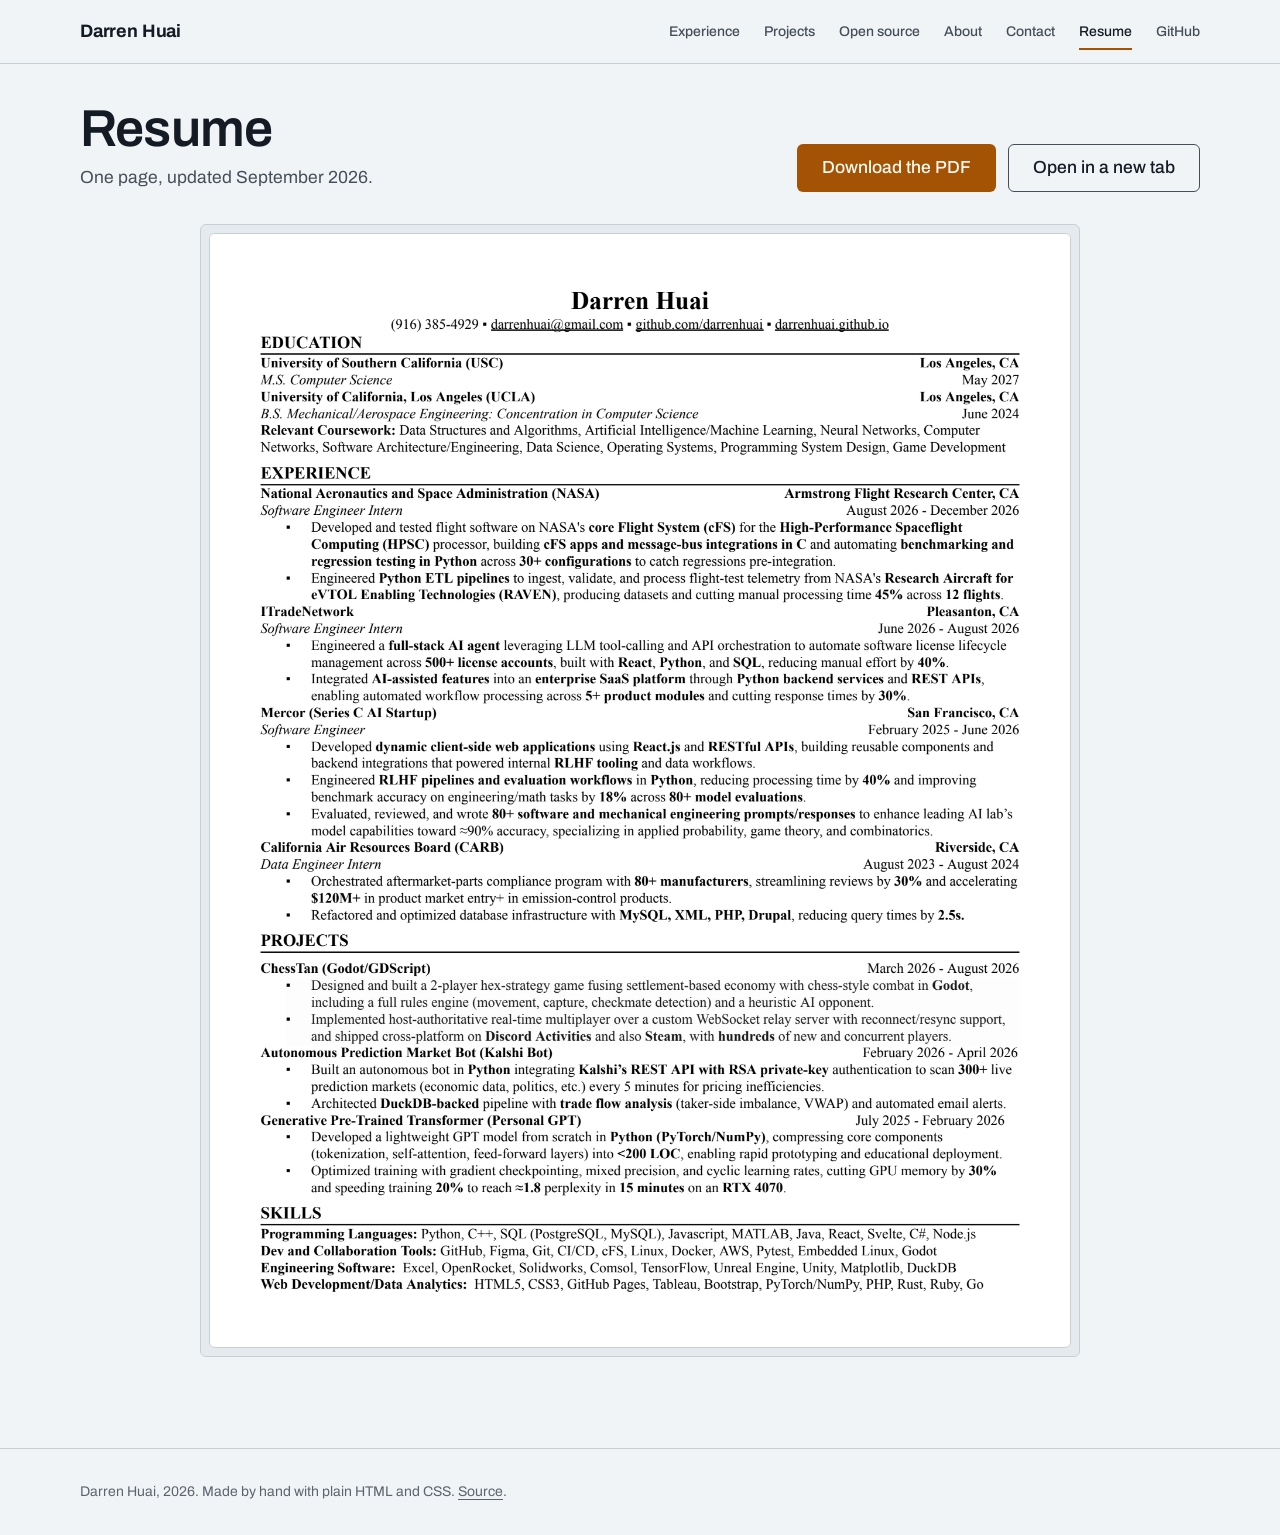
==== commit 16c3ecef: "Make the site read as hand-made - First-person copy in the hero, open source, about and contact sect" ====
--- a/resume.html
+++ b/resume.html
@@ -4,7 +4,7 @@
   <meta charset="utf-8">
   <meta name="viewport" content="width=device-width, initial-scale=1">
   <title>Resume, Darren Huai</title>
-  <meta name="description" content="Darren Huai's resume: software engineer in Los Angeles, M.S. Computer Science at USC (May 2027), flight software intern at NASA Armstrong, with experience at iTradeNetwork, Mercor and the California Air Resources Board.">
+  <meta name="description" content="Darren Huai's resume: software engineer in Los Angeles, M.S. Computer Science at USC (May 2027), flight software intern at NASA Armstrong.">
   <meta name="color-scheme" content="light dark">
   <link rel="canonical" href="https://darrenhuai.github.io/darrenhuai-Portfolio/resume.html">
   <link rel="alternate" type="application/pdf" href="Darren-Huai-Resume.pdf" title="Resume (PDF)">
@@ -31,7 +31,6 @@
         <a href="index.html#experience">Experience</a>
         <a href="index.html#projects">Projects</a>
         <a href="index.html#open-source">Open source</a>
-        <a href="index.html#skills">Skills</a>
         <a href="index.html#about">About</a>
         <a href="index.html#contact">Contact</a>
         <a href="resume.html" aria-current="page">Resume</a>
@@ -41,152 +40,31 @@
   </header>
 
   <main id="main">
-    <article class="resume" aria-labelledby="resume-title">
-      <div class="sheet resume-grid">
-        <aside class="resume-rail">
-          <h1 id="resume-title">Resume</h1>
-          <p class="resume-updated">Updated September 2026. One page.</p>
+    <section class="resume" aria-labelledby="resume-title">
+      <div class="sheet">
+        <div class="resume-head">
+          <div>
+            <h1 id="resume-title">Resume</h1>
+            <p class="resume-updated">One page, updated September 2026.</p>
+          </div>
           <div class="actions">
             <a class="button button-primary" href="Darren-Huai-Resume.pdf" download="Darren-Huai-Resume.pdf">Download the PDF</a>
-            <button type="button" class="button button-secondary" data-print>Print this page</button>
+            <a class="button button-secondary" href="Darren-Huai-Resume.pdf" target="_blank" rel="noopener">Open in a new tab<span class="visually-hidden"> (PDF)</span></a>
           </div>
-          <dl class="resume-contact">
-            <div><dt>Email</dt><dd><a href="mailto:darrenhuai@gmail.com">darrenhuai@gmail.com</a></dd></div>
-            <div><dt>GitHub</dt><dd><a href="https://github.com/darrenhuai" target="_blank" rel="noopener">github.com/darrenhuai<span class="visually-hidden"> (opens in a new tab)</span></a></dd></div>
-            <div><dt>LinkedIn</dt><dd><a href="https://www.linkedin.com/in/darrenhuai" target="_blank" rel="noopener">linkedin.com/in/darrenhuai<span class="visually-hidden"> (opens in a new tab)</span></a></dd></div>
-            <div><dt>Based in</dt><dd>Los Angeles, California. US citizen.</dd></div>
-          </dl>
-        </aside>
+        </div>
 
-        <div class="resume-body">
-          <section class="resume-section" aria-labelledby="r-education">
-            <h2 id="r-education">Education</h2>
-            <ul class="resume-entries">
-              <li class="entry">
-                <div class="entry-head">
-                  <h3>University of Southern California</h3>
-                  <p class="entry-when val">May 2027</p>
-                </div>
-                <p class="entry-sub">M.S. Computer Science, Los Angeles, CA</p>
-              </li>
-              <li class="entry">
-                <div class="entry-head">
-                  <h3>University of California, Los Angeles</h3>
-                  <p class="entry-when val">June 2024</p>
-                </div>
-                <p class="entry-sub">B.S. Mechanical/Aerospace Engineering, concentration in computer science, Los Angeles, CA</p>
-                <p class="entry-note">Coursework: data structures and algorithms, artificial intelligence and machine learning, neural networks, computer networks, software architecture and engineering, data science, operating systems, programming system design, game development.</p>
-              </li>
-            </ul>
-          </section>
-
-          <section class="resume-section" aria-labelledby="r-experience">
-            <h2 id="r-experience">Experience</h2>
-            <ul class="resume-entries">
-              <li class="entry">
-                <div class="entry-head">
-                  <h3>NASA Armstrong Flight Research Center</h3>
-                  <p class="entry-when val">Aug 2026 - Dec 2026</p>
-                </div>
-                <p class="entry-sub">Software Engineer Intern, Edwards, CA</p>
-                <ul class="bullets">
-                  <li>Develop and test flight software on NASA's core Flight System (cFS) for the High-Performance Spaceflight Computing (HPSC) processor: cFS apps and message-bus integrations in C, with benchmarking and regression testing automated in Python across <span class="num">30+</span> configurations to catch regressions before integration.</li>
-                  <li>Built Python ETL pipelines that ingest, validate and process flight-test telemetry from NASA's RAVEN eVTOL research aircraft, cutting manual processing time <span class="num">45%</span> across <span class="num">12</span> flights.</li>
-                </ul>
-              </li>
-              <li class="entry">
-                <div class="entry-head">
-                  <h3>iTradeNetwork</h3>
-                  <p class="entry-when val">Jun 2026 - Aug 2026</p>
-                </div>
-                <p class="entry-sub">Software Engineer Intern, Pleasanton, CA</p>
-                <ul class="bullets">
-                  <li>Built a full-stack AI agent that uses LLM tool calling and API orchestration to automate software-license lifecycle management across <span class="num">500+</span> license accounts, in React, Python and SQL, cutting manual effort <span class="num">40%</span>.</li>
-                  <li>Integrated AI-assisted features into an enterprise SaaS platform through Python backend services and REST APIs, automating workflow processing across <span class="num">5+</span> product modules and cutting response times <span class="num">30%</span>.</li>
-                </ul>
-              </li>
-              <li class="entry">
-                <div class="entry-head">
-                  <h3>Mercor</h3>
-                  <p class="entry-when val">Feb 2025 - Jun 2026</p>
-                </div>
-                <p class="entry-sub">Software Engineer, San Francisco, CA</p>
-                <ul class="bullets">
-                  <li>Built client-side web applications in React with RESTful APIs: reusable components and backend integrations that powered internal RLHF tooling and data workflows.</li>
-                  <li>Engineered RLHF pipelines and evaluation workflows in Python, cutting processing time <span class="num">40%</span> and raising benchmark accuracy on engineering and math tasks <span class="num">18%</span> across <span class="num">80+</span> model evaluations.</li>
-                  <li>Evaluated, reviewed and wrote <span class="num">80+</span> software and mechanical engineering prompts and responses to improve a leading AI lab's model toward about <span class="num">90%</span> accuracy, specializing in applied probability, game theory and combinatorics.</li>
-                </ul>
-              </li>
-              <li class="entry">
-                <div class="entry-head">
-                  <h3>California Air Resources Board</h3>
-                  <p class="entry-when val">Aug 2023 - Aug 2024</p>
-                </div>
-                <p class="entry-sub">Data Engineer Intern, Riverside, CA</p>
-                <ul class="bullets">
-                  <li>Coordinated an aftermarket-parts compliance program with <span class="num">80+</span> manufacturers, cutting review time <span class="num">30%</span> and speeding market entry for <span class="num">$120M+</span> of emission-control products.</li>
-                  <li>Refactored and optimized database infrastructure in MySQL, XML, PHP and Drupal, taking <span class="num">2.5 s</span> off query times.</li>
-                </ul>
-              </li>
-            </ul>
-          </section>
-
-          <section class="resume-section" aria-labelledby="r-projects">
-            <h2 id="r-projects">Projects</h2>
-            <ul class="resume-entries">
-              <li class="entry">
-                <div class="entry-head">
-                  <h3><a href="projects/chesstan.html">ChessTan</a></h3>
-                  <p class="entry-when val">Mar 2026 - Aug 2026</p>
-                </div>
-                <p class="entry-sub">Godot, GDScript</p>
-                <ul class="bullets">
-                  <li>Designed and built a hex-strategy game for 2 to 4 players that fuses a settlement economy with chess-style combat in Godot, including a full rules engine (movement, capture, checkmate detection) and a heuristic AI opponent.</li>
-                  <li>Implemented host-authoritative real-time multiplayer over a custom WebSocket relay server with reconnect and resync support, and shipped it cross-platform on Steam, in the browser, and as a Discord Activity.</li>
-                </ul>
-              </li>
-              <li class="entry">
-                <div class="entry-head">
-                  <h3><a href="projects/prediction-market-bot.html">Prediction Market Bot</a></h3>
-                  <p class="entry-when val">Feb 2026 - Apr 2026</p>
-                </div>
-                <p class="entry-sub">Python, Kalshi REST API</p>
-                <ul class="bullets">
-                  <li>Built an autonomous bot in Python on Kalshi's REST API with RSA private-key authentication that scans the open prediction markets (economic data, politics and more) every five minutes for pricing inefficiencies.</li>
-                  <li>Added trade-flow analysis, email alerts, a local web app, and a paper-trading mode, with tests and lint in CI.</li>
-                </ul>
-              </li>
-              <li class="entry">
-                <div class="entry-head">
-                  <h3><a href="projects/petrarchan-gpt.html">Petrarchan GPT</a></h3>
-                  <p class="entry-when val">Jul 2025 - Feb 2026</p>
-                </div>
-                <p class="entry-sub">Python, PyTorch</p>
-                <ul class="bullets">
-                  <li>Built a small GPT language model from scratch in PyTorch, with the core components (tokenization, self-attention, feed-forward layers) in about <span class="num">200</span> lines, and trained it on an edition of Petrarch's sonnets on an RTX 4070.</li>
-                </ul>
-              </li>
-            </ul>
-            <p class="entry-note">More on the <a href="index.html#projects">projects page</a>: watchglass, Kinetic Analyzer and GreetBot, and the eleven pull requests merged into platformdirs and virtualenv in September 2026.</p>
-          </section>
-
-          <section class="resume-section" aria-labelledby="r-skills">
-            <h2 id="r-skills">Skills</h2>
-            <dl class="resume-skills">
-              <div><dt>Languages</dt><dd>Python, C, C++, SQL (PostgreSQL, MySQL), JavaScript, TypeScript, Java, C#, Go, Rust, MATLAB, GDScript</dd></div>
-              <div><dt>Frameworks</dt><dd>React, Svelte, Node.js, Expo and React Native, PyTorch, NumPy, TensorFlow</dd></div>
-              <div><dt>Tools</dt><dd>Git and GitHub, CI/CD, cFS, Linux and embedded Linux, Docker, AWS, pytest, DuckDB, Godot, Unity, Unreal Engine</dd></div>
-              <div><dt>Engineering</dt><dd>Excel, OpenRocket, SolidWorks, COMSOL, Matplotlib, Tableau</dd></div>
-            </dl>
-          </section>
+        <div class="pdf-sheet">
+          <object class="pdf-embed" data="Darren-Huai-Resume.pdf#toolbar=0&amp;navpanes=0&amp;scrollbar=0&amp;view=FitH" type="application/pdf" aria-label="Darren Huai's resume, one page">
+            <img src="img/resume-page-1.webp" srcset="img/resume-page-1-800.webp 734w, img/resume-page-1.webp 1469w" sizes="(min-width: 1024px) 880px, 100vw" width="1469" height="1901" decoding="async" alt="Darren Huai's one-page resume: education at USC and UCLA, experience at NASA Armstrong, iTradeNetwork, Mercor and the California Air Resources Board, projects, and skills.">
+          </object>
         </div>
       </div>
-    </article>
+    </section>
   </main>
 
   <footer class="footer">
     <div class="sheet">
-      <p>Darren Huai, Los Angeles. HTML, CSS, JavaScript and three.js, no build step. <a href="https://github.com/darrenhuai/darrenhuai-Portfolio" target="_blank" rel="noopener">Source on GitHub<span class="visually-hidden"> (opens in a new tab)</span></a>.</p>
+      <p>Darren Huai, 2026. Made by hand with plain HTML and CSS. <a href="https://github.com/darrenhuai/darrenhuai-Portfolio" target="_blank" rel="noopener">Source<span class="visually-hidden"> (opens in a new tab)</span></a>.</p>
     </div>
   </footer>
 </body>
--- a/styles.css
+++ b/styles.css
@@ -67,6 +67,7 @@
   --section-y: clamp(4rem, 2.5rem + 4vw, 6.5rem);
   --gutter: clamp(1rem, 4vw, 2.5rem);
   --nav-h: 64px;
+  --radius: 6px;
 
   --ease-out: cubic-bezier(0.16, 1, 0.3, 1);
   --dur-fast: 120ms;
@@ -165,9 +166,9 @@
 button { font: inherit; color: inherit; }
 
 h1, h2 {
-  font-stretch: 108%;
+  font-stretch: 100%;
   font-weight: 600;
-  letter-spacing: -0.012em;
+  letter-spacing: -0.015em;
   text-wrap: balance;
 }
 h1 { font-size: var(--t4); line-height: 1.04; }
@@ -200,10 +201,9 @@
   letter-spacing: -0.01em;
 }
 /* a figure inside a sentence: same face as the prose, a step heavier, fixed-width digits */
-.num {
-  font-weight: 600;
-  font-variant-numeric: tabular-nums;
-  white-space: nowrap;
+code {
+  font-family: var(--font-mono);
+  font-size: 0.9em;
 }
 
 .visually-hidden {
@@ -258,6 +258,7 @@
 
 /* ---------- Buttons ---------- */
 .button {
+  border-radius: var(--radius);
   display: inline-flex;
   align-items: center;
   justify-content: center;
@@ -300,7 +301,7 @@
 .wordmark {
   font-size: 1.125rem;
   font-weight: 700;
-  font-stretch: 108%;
+  font-stretch: 100%;
   letter-spacing: -0.01em;
   text-decoration: none;
   white-space: nowrap;
@@ -333,6 +334,7 @@
 .nav-links a[aria-current]::after { transform: scaleX(1); background: var(--accent); }
 
 .menu-button {
+  border-radius: var(--radius);
   display: none;
   min-height: 44px;
   min-width: 72px;
@@ -388,6 +390,7 @@
 .hero { padding-block: clamp(1.5rem, 4vw, 4rem) clamp(3rem, 6vw, 5.5rem); }
 .hero-grid { display: grid; gap: var(--s6); align-items: center; }
 .hero-copy h1 { max-inline-size: 18ch; }
+.hero-copy .hero-sub { max-inline-size: 48ch; }
 .hero-role {
   margin-top: var(--s3);
   max-inline-size: 40ch;
@@ -407,6 +410,7 @@
 .hero-links a { font-weight: 500; }
 .hero-portrait { order: -1; width: min(56vw, 240px); }
 .hero-portrait img {
+  border-radius: var(--radius);
   width: 100%;
   aspect-ratio: 4 / 5;
   object-fit: cover;
@@ -458,6 +462,7 @@
 
 /* ---------- Plates ---------- */
 .plate {
+  border-radius: var(--radius);
   position: relative;
   overflow: hidden;
   border: 1px solid var(--line);
@@ -478,6 +483,7 @@
   margin-top: var(--s2);
 }
 .replay {
+  border-radius: var(--radius);
   min-height: 32px;
   padding: 0 var(--s3);
   background: transparent;
@@ -490,8 +496,7 @@
 .replay:hover { border-color: var(--ink); background: var(--surface); }
 
 /* ---------- Project cards (index) ---------- */
-.role h3,
-.ledger h3 {
+.role h3 {
   font-size: var(--t1);
   font-weight: 600;
   line-height: 1.25;
@@ -505,6 +510,7 @@
 }
 .project-grid { display: grid; gap: var(--s5); margin-top: var(--s7); }
 .project-card {
+  border-radius: var(--radius);
   position: relative;
   display: flex;
   flex-direction: column;
@@ -515,6 +521,7 @@
 .project-card:hover { border-color: var(--ink-2); }
 .project-card:has(.card-link:focus-visible) { outline: 2px solid var(--accent); outline-offset: 2px; }
 .card-cover {
+  border-radius: var(--radius) var(--radius) 0 0;
   position: relative;
   height: clamp(200px, 24vw, 320px);
   overflow: hidden;
@@ -536,11 +543,11 @@
   padding: var(--s4);
   background: var(--surface-2);
 }
-.cover-phones img { height: 100%; width: auto; border: 1px solid var(--line); }
+.cover-phones img { height: 100%; width: auto; border: 1px solid var(--line); border-radius: 4px; }
 .card-text { display: flex; flex: 1; flex-direction: column; gap: var(--s2); padding: var(--s5); }
 .card-title {
   font-size: var(--t2);
-  font-stretch: 108%;
+  font-stretch: 100%;
   font-weight: 600;
   line-height: 1.15;
   letter-spacing: -0.01em;
@@ -549,7 +556,7 @@
 .card-link::after { content: ""; position: absolute; inset: 0; z-index: 2; }
 .card-link:focus-visible { outline: none; }
 .card-lead { max-inline-size: 52ch; color: var(--ink-2); }
-.card-stack { font-size: var(--t-1); color: var(--ink-2); }
+.card-stack { font-size: var(--t-1); color: var(--muted); }
 .card-cue {
   margin-top: auto;
   padding-top: var(--s3);
@@ -613,6 +620,7 @@
 .media-phones .caption { margin-top: var(--s2); }
 .media-note { margin-top: 0; }
 .media-phones .phone-panel {
+  border-radius: var(--radius);
   display: flex;
   justify-content: center;
   gap: var(--s5);
@@ -620,7 +628,7 @@
   border: 1px solid var(--line);
   background: var(--surface-2);
 }
-.media-phones .phone-panel img { width: min(42%, 300px); height: auto; border: 1px solid var(--line); }
+.media-phones .phone-panel img { width: min(42%, 300px); height: auto; border: 1px solid var(--line); border-radius: 4px; }
 .specs-title { font-size: var(--t1); font-stretch: 100%; letter-spacing: 0; margin-bottom: var(--s4); }
 .specs-grid { grid-template-columns: repeat(2, minmax(0, 1fr)); }
 .project-body { display: grid; gap: var(--s7); margin-top: var(--s8); }
@@ -635,6 +643,7 @@
 .feature-list { display: grid; gap: var(--s3); max-inline-size: 66ch; }
 .feature-name { font-weight: 600; }
 .code {
+  border-radius: var(--radius);
   margin: 0;
   padding: var(--s4);
   overflow-x: auto;
@@ -689,64 +698,17 @@
 }
 
 /* ---------- Open source ---------- */
-.axis { margin-block: var(--s7); }
-.axis-scroll { overflow-x: auto; scrollbar-width: thin; }
-.axis svg { width: 100%; height: auto; overflow: visible; }
-.axis-full { min-width: 1040px; }
-.axis-compact { display: none; }
-.axis-hint { display: none; }
-.axis .caption { margin-top: var(--s3); }
-.axis-line { stroke: var(--line); stroke-width: 1; vector-effect: non-scaling-stroke; }
-.axis-tick { stroke: var(--line); stroke-width: 1; vector-effect: non-scaling-stroke; }
-.axis-label { fill: var(--ink-2); font-family: var(--font-mono); font-size: 15px; }
-.axis-key { fill: var(--muted); font-family: var(--font-sans); font-size: 15px; font-stretch: 88%; font-weight: 500; }
-.axis-compact .axis-label { font-size: 12px; }
-.axis-compact .visible.solid { fill: var(--accent); }
-.axis-compact .visible.open { fill: var(--bg); stroke: var(--accent); stroke-width: 1.5; }
-.axis-marker .hit { fill: transparent; }
-.axis-marker .visible {
-  transform-box: fill-box;
-  transform-origin: center;
-  transition: transform var(--dur-fast) var(--ease-out);
-}
-.axis-marker .visible.solid { fill: var(--accent); stroke: var(--accent); stroke-width: 1.5; }
-.axis-marker .visible.open { fill: var(--bg); stroke: var(--accent); stroke-width: 2; }
-.axis-marker:hover .visible { transform: scale(1.3); }
-.axis-marker:focus-visible { outline: none; }
-.axis-marker:focus-visible .visible { stroke: var(--ink); stroke-width: 3; }
-.axis-marker:focus-visible .hit { stroke: var(--accent); stroke-width: 2; vector-effect: non-scaling-stroke; }
-
-.ledgers { display: grid; gap: var(--s7); }
-.ledger { padding-top: var(--s5); border-top: 1px solid var(--line); }
-.ledger-head { display: flex; flex-wrap: wrap; align-items: baseline; gap: var(--s2) var(--s4); }
-.ledger h3 .val { font-size: 0.9em; font-weight: 500; }
-.count { font-size: var(--t-1); color: var(--ink-2); }
-.ledger-desc { margin-top: var(--s2); color: var(--ink-2); max-inline-size: 52ch; }
-.ledger h4 { margin-top: var(--s6); font-size: var(--t0); font-weight: 600; }
-.prs { display: grid; gap: var(--s4); margin-top: var(--s4); }
-.pr-list > summary {
-  display: inline-flex;
-  align-items: center;
-  min-height: 44px;
-  padding: 0 var(--s4);
-  border: 1px solid var(--ink-2);
-  font-weight: 500;
-  list-style: none;
-  cursor: pointer;
-  transition: border-color var(--dur-base) var(--ease-out), background-color var(--dur-base) var(--ease-out);
-}
-.pr-list > summary::-webkit-details-marker { display: none; }
-.pr-list > summary:hover { border-color: var(--ink); background: var(--surface); }
-.pr-list .when-open,
-.pr-list[open] .when-closed { display: none; }
-.pr-list[open] .when-open { display: inline; }
-.pr-list .ledgers { margin-top: var(--s6); }
-.prs li { display: grid; gap: 2px; }
-.pr-id { font-size: var(--t-1); color: var(--ink-2); white-space: pre; }
-.prs a { justify-self: start; }
-.pr-note { margin-top: var(--s2); max-inline-size: 58ch; color: var(--ink-2); }
+.oss-cols { display: grid; gap: var(--s7); margin-top: var(--s6); }
+.oss-col h3 { font-size: var(--t1); font-weight: 600; line-height: 1.25; }
+.oss-col h3 a { text-decoration-color: var(--muted); }
+.count { margin-left: var(--s2); font-size: var(--t-1); font-weight: 400; color: var(--muted); }
+.oss-desc { margin-top: var(--s2); color: var(--ink-2); }
+.oss-list { display: grid; gap: var(--s3); margin-top: var(--s4); padding-left: 1.1em; list-style: disc; }
+.oss-list li::marker { color: var(--muted); }
+.oss-list a { display: inline-block; padding-block: 8px; margin-block: -8px; }
+.oss-note { margin-top: var(--s6); max-inline-size: 62ch; color: var(--ink-2); }
 @media (min-width: 900px) {
-  .ledgers { grid-template-columns: repeat(2, minmax(0, 1fr)); column-gap: var(--s7); }
+  .oss-cols { grid-template-columns: repeat(2, minmax(0, 1fr)); column-gap: var(--s8); }
 }
 
 /* ---------- Experience ---------- */
@@ -760,7 +722,7 @@
 }
 .role:last-child { padding-bottom: 0; }
 .role-title { margin-top: var(--s1); color: var(--ink-2); }
-.role-dates { margin-top: var(--s2); font-size: var(--t-1); color: var(--ink-2); }
+.role-dates { margin-top: var(--s2); font-size: var(--t-1); color: var(--muted); }
 .current { margin-left: var(--s2); font-weight: 600; color: var(--ink); }
 .role-body { max-inline-size: 62ch; }
 @media (min-width: 900px) {
@@ -770,65 +732,18 @@
 }
 
 /* ---------- Skills ---------- */
-.matrix { display: none; }
-.matrix-list { margin-top: var(--s7); display: grid; gap: var(--s5); }
-.matrix-list dt { font-weight: 600; }
-.matrix-list dd { color: var(--ink-2); }
-.also { margin-top: var(--s6); color: var(--ink-2); max-inline-size: 62ch; }
-@media (min-width: 1024px) {
-  .matrix-list { display: none; }
-  .matrix {
-    display: table;
-    width: 100%;
-    margin-top: var(--s7);
-    border-collapse: collapse;
-    table-layout: fixed;
-  }
-  .matrix .col-label { width: 262px; }
-  .matrix th,
-  .matrix td { padding: var(--s3) var(--s2); text-align: center; vertical-align: middle; }
-  .matrix thead th {
-    padding-bottom: var(--s3);
-    vertical-align: bottom;
-    border-bottom: 1px solid var(--line);
-    font-size: var(--t-1);
-    font-stretch: 86%;
-    font-weight: 500;
-    line-height: 1.25;
-    color: var(--ink-2);
-    hyphens: manual;
-  }
-  .matrix tbody th {
-    padding-left: 0;
-    border-right: 1px solid var(--line);
-    text-align: left;
-    font-weight: 500;
-    line-height: 1.3;
-  }
-  .matrix tbody tr:first-child th,
-  .matrix tbody tr:first-child td { padding-top: var(--s4); }
-  .matrix tbody tr:hover { background: var(--surface); }
-  .mark { display: inline-block; width: 12px; height: 12px; background: var(--accent); vertical-align: middle; }
-}
-
-/* ---------- About: title block ---------- */
-.title-block {
-  display: grid;
-  gap: 1px;
-  margin-top: var(--s7);
-  border: 1px solid var(--line);
-  background: var(--line);
-}
-.cell { padding: var(--s4) var(--s5); background: var(--surface); }
-.cell .label { margin-bottom: var(--s1); }
-.value + .value { margin-top: var(--s2); }
-.cell-full { padding-block: var(--s5); }
-.bio { max-inline-size: 68ch; }
+.skills { display: grid; gap: var(--s4); margin-top: var(--s6); max-inline-size: 70ch; }
+.skills > div { display: grid; gap: var(--s1); }
+.skills dt { font-weight: 600; }
+.skills dd { color: var(--ink-2); }
 @media (min-width: 768px) {
-  .title-block { grid-template-columns: repeat(3, minmax(0, 1fr)); }
-  .cell-wide,
-  .cell-full { grid-column: 1 / -1; }
-}
+  .skills > div { grid-template-columns: 13rem minmax(0, 1fr); column-gap: var(--s5); }
+}
+
+/* ---------- About ---------- */
+.about-text { margin-top: var(--s5); max-inline-size: 66ch; }
+.about-text p + p { margin-top: var(--s4); }
+.about-facts { color: var(--ink-2); }
 
 /* ---------- Resume ---------- */
 #resume.section { padding-block: var(--s8); }
@@ -841,32 +756,28 @@
 }
 
 .resume { padding-block: clamp(1.5rem, 3vw, 2.5rem) var(--section-y); }
-.resume-grid { display: grid; gap: var(--s7); }
-.resume-updated { margin-top: var(--s3); color: var(--ink-2); }
-.resume-rail .actions { margin-top: var(--s5); }
-.resume-rail .button { flex: 1 1 auto; cursor: pointer; }
-.resume-contact { display: grid; gap: var(--s3); margin-top: var(--s6); padding-top: var(--s5); border-top: 1px solid var(--line); }
-.resume-contact dt { font-size: var(--t-1); font-stretch: 88%; font-weight: 500; letter-spacing: 0.01em; color: var(--ink-2); }
-.resume-contact dd { margin-top: 2px; overflow-wrap: anywhere; }
-.resume-body { display: grid; gap: var(--s7); }
-.resume-section h2 { font-size: var(--t2); max-inline-size: none; padding-bottom: var(--s3); border-bottom: 1px solid var(--line); }
-.resume-entries { display: grid; gap: var(--s5); margin-top: var(--s5); }
-.entry-head { display: flex; flex-wrap: wrap; align-items: baseline; justify-content: space-between; gap: var(--s1) var(--s4); }
-.entry-head h3 { font-size: var(--t1); font-weight: 600; line-height: 1.25; }
-.entry-head h3 a { font-weight: 600; }
-.entry-when { font-size: var(--t-1); color: var(--ink-2); white-space: nowrap; }
-.entry-sub { margin-top: var(--s1); color: var(--ink-2); }
-.entry-note { margin-top: var(--s3); max-inline-size: 66ch; font-size: var(--t-1); line-height: 1.5; color: var(--ink-2); }
-.bullets { display: grid; gap: var(--s2); margin-top: var(--s3); padding-left: 1.1em; list-style: disc; max-inline-size: 70ch; }
-.bullets li::marker { color: var(--muted); }
-.resume-skills { display: grid; gap: var(--s3); margin-top: var(--s5); }
-.resume-skills > div { display: grid; grid-template-columns: 7.5rem minmax(0, 1fr); column-gap: var(--s4); }
-.resume-skills dt { font-size: var(--t-1); font-stretch: 88%; font-weight: 500; letter-spacing: 0.01em; color: var(--ink-2); padding-top: 0.2em; }
-@media (min-width: 1024px) {
-  .resume-grid { grid-template-columns: repeat(12, minmax(0, 1fr)); column-gap: var(--s5); align-items: start; }
-  .resume-rail { grid-column: 1 / span 4; position: sticky; top: calc(var(--nav-h) + var(--s5)); }
-  .resume-rail .actions { flex-direction: column; align-items: stretch; }
-  .resume-body { grid-column: 6 / span 7; }
+.resume-head { display: grid; gap: var(--s4); }
+.resume-head .actions { margin-top: 0; }
+.resume-updated { margin-top: var(--s2); color: var(--ink-2); }
+.pdf-sheet {
+  border-radius: var(--radius);
+  width: min(100%, 880px);
+  margin: var(--s6) auto 0;
+  padding: var(--s2);
+  border: 1px solid var(--line);
+  background: var(--surface-2);
+}
+.pdf-embed {
+  border-radius: var(--radius);
+  display: block;
+  width: 100%;
+  aspect-ratio: 612 / 792;
+  background: #fff;
+  border: 1px solid var(--line);
+}
+.pdf-embed img { display: block; width: 100%; height: auto; }
+@media (min-width: 900px) {
+  .resume-head { grid-template-columns: minmax(0, 1fr) auto; align-items: end; }
 }
 
 /* ---------- Contact, footer ---------- */
@@ -927,26 +838,7 @@
   [data-reveal="stagger"] > :nth-child(2) { transition-delay: 70ms; }
   [data-reveal="stagger"] > :nth-child(3) { transition-delay: 140ms; }
 
-  [data-reveal="rows"] tbody tr { transition: opacity 400ms var(--ease-out); }
-  [data-reveal="rows"].pre tbody tr { opacity: 0; }
-  [data-reveal="rows"] tbody tr:nth-child(2) { transition-delay: 40ms; }
-  [data-reveal="rows"] tbody tr:nth-child(3) { transition-delay: 80ms; }
-  [data-reveal="rows"] tbody tr:nth-child(4) { transition-delay: 120ms; }
-  [data-reveal="rows"] tbody tr:nth-child(5) { transition-delay: 160ms; }
-  [data-reveal="rows"] tbody tr:nth-child(6) { transition-delay: 200ms; }
-  [data-reveal="rows"] tbody tr:nth-child(7) { transition-delay: 240ms; }
-  [data-reveal="rows"] tbody tr:nth-child(8) { transition-delay: 280ms; }
-
-  [data-reveal="axis"] .axis-line {
-    stroke-dasharray: 1;
-    stroke-dashoffset: 0;
-    transition: stroke-dashoffset 700ms var(--ease-out);
-  }
-  [data-reveal="axis"].pre .axis-line { stroke-dashoffset: 1; }
-  [data-reveal="axis"] .axis-marker {
-    transition: opacity 300ms var(--ease-out) calc(500ms + var(--i, 0) * 45ms);
-  }
-  [data-reveal="axis"].pre .axis-marker { opacity: 0; }
+
 }
 @media (prefers-reduced-motion: reduce) {
   *,
@@ -964,9 +856,7 @@
   .section { padding-block: 1.5rem; }
   [data-reveal].pre,
   [data-reveal].pre > *,
-  [data-reveal].pre tbody tr,
-  [data-reveal].pre .axis-marker { opacity: 1 !important; transform: none !important; }
-  [data-reveal].pre .axis-line { stroke-dashoffset: 0 !important; }
+  [data-reveal].pre > * { opacity: 1 !important; transform: none !important; }
 }
 
 /* ---------- Review fixes (2026-09-30) ---------- */
@@ -983,15 +873,6 @@
   .replay { min-height: 44px; }
 }
 
-/* Chart: sideways scroll with a hint on tablets, a compact whole-month drawing on phones. */
-@media (max-width: 1119px) {
-  .axis-hint { display: inline; }
-}
-@media (max-width: 599px) {
-  .axis-scroll { display: none; }
-  .axis-compact { display: block; }
-  .axis-hint { display: none; }
-}
 
 /* Light app captures should not out-shout the page in the dark theme. */
 @media (prefers-color-scheme: dark) {
@@ -999,9 +880,6 @@
   .cover-phones img,
   .cover-light-group img,
   .phone-panel img { filter: brightness(0.82) contrast(1.05); }
-}
-@media (forced-colors: active) {
-  .mark { forced-color-adjust: none; background: CanvasText; }
 }
 
 /* ---------- Print (last, so it wins over the theme tokens) ---------- */
@@ -1015,15 +893,7 @@
 }
 
 @media print {
-  .page-resume .resume-grid { display: block; }
-  .page-resume .resume-rail { position: static; }
-  .page-resume .resume-rail .actions,
-  .page-resume .resume-updated,
+  .page-resume .resume-head .actions,
   .page-resume .footer { display: none; }
-  .page-resume .resume-contact { display: flex; flex-wrap: wrap; gap: var(--s2) var(--s5); margin-top: var(--s3); padding-top: 0; border: 0; }
-  .page-resume .resume-contact dt { display: none; }
-  .page-resume .resume-body { margin-top: var(--s5); gap: var(--s5); }
-  .page-resume .resume-entries { gap: var(--s4); }
-  .page-resume .entry { break-inside: avoid; }
-  .page-resume a { text-decoration: none; }
-}
+  .page-resume .pdf-sheet { padding: 0; border: 0; background: none; }
+}
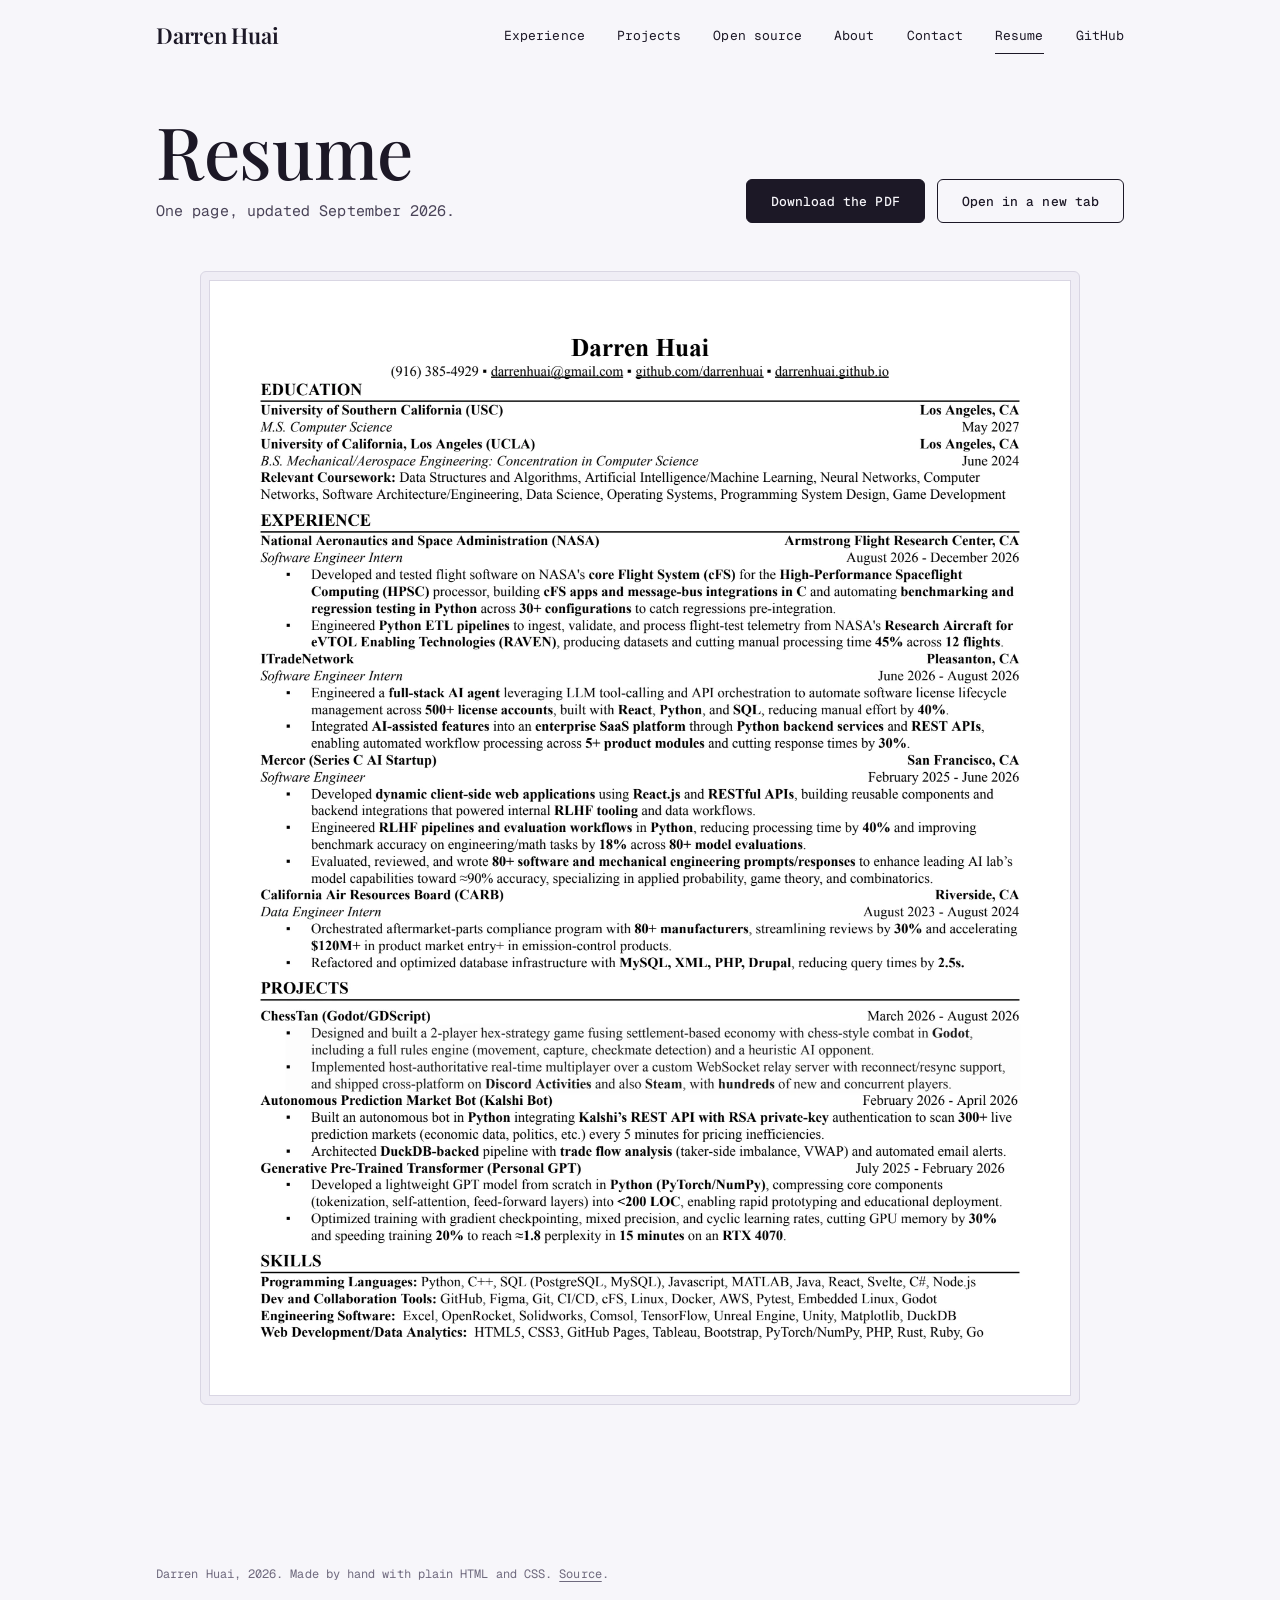
==== commit 5e053c76: "Rebuild the page in an editorial serif-and-mono language Modelled on a reference the owner pointed a" ====
--- a/resume.html
+++ b/resume.html
@@ -15,7 +15,8 @@
   <meta property="og:image" content="https://darrenhuai.github.io/darrenhuai-Portfolio/img/og.png">
   <meta name="twitter:card" content="summary_large_image">
   <link rel="icon" href="img/favicon.svg" type="image/svg+xml">
-  <link rel="preload" href="fonts/archivo-var.woff2" as="font" type="font/woff2" crossorigin>
+  <link rel="preload" href="fonts/playfair-var.woff2" as="font" type="font/woff2" crossorigin>
+  <link rel="preload" href="fonts/geistmono-var.woff2" as="font" type="font/woff2" crossorigin>
   <script>document.documentElement.classList.add("js")</script>
   <link rel="stylesheet" href="styles.css">
   <script type="module" src="js/main.js"></script>
--- a/styles.css
+++ b/styles.css
@@ -1,59 +1,62 @@
-/* Darren Huai portfolio. Tokens and rules follow DESIGN.md and docs/design/2026-09-29-redesign-spec.md.
-   Shape: all-sharp. Depth: surface ladder and 1px frames only. One accent. */
+/* Darren Huai portfolio. A serif-and-mono editorial page: hairlines, numbered rows, a lot of air,
+   and two soft violet-blue washes. Tokens in DESIGN.md; the layout notes in docs/design/. */
 
 /* ---------- Fonts (self-hosted, OFL) ---------- */
 @font-face {
-  font-family: "Archivo";
-  src: url("fonts/archivo-var.woff2") format("woff2");
-  font-weight: 100 900;
-  font-stretch: 62% 125%;
+  font-family: "Playfair Display";
+  src: url("fonts/playfair-var.woff2") format("woff2");
+  font-weight: 400 900;
+  font-display: swap;
+}
+@font-face {
+  font-family: "Playfair Display";
+  src: url("fonts/playfair-italic-var.woff2") format("woff2");
+  font-weight: 400 900;
+  font-style: italic;
   font-display: swap;
 }
 @font-face {
   font-family: "Geist Mono";
   src: url("fonts/geistmono-var.woff2") format("woff2");
-  font-weight: 400 500;
+  font-weight: 100 900;
   font-display: swap;
-}
-@font-face {
-  font-family: "Archivo Fallback";
-  src: local("Arial"), local("Liberation Sans");
-  size-adjust: 100%;
-  ascent-override: 88%;
-  descent-override: 21%;
-  line-gap-override: 0%;
 }
 
 /* ---------- Tokens ---------- */
 :root {
   color-scheme: light dark;
 
-  --bg: #f0f4f7;
-  --surface: #f8fafc;
-  --surface-2: #e5eaee;
-  --ink: #141b24;
-  --ink-2: #454e58;
-  --muted: #5d646c;
-  --accent: #a35303;
-  --accent-hover: #8a4603;
-  --accent-ink: #fefaf3;
-  --line: #c8cfd4;
-
-  /* hex twins for the three.js scene, which cannot parse oklch() */
-  --bg-hex: #f0f4f7;
-  --surface-hex: #f8fafc;
-  --ink-hex: #141b24;
-  --accent-hex: #c56a12;
-
-  --font-sans: "Archivo", "Archivo Fallback", Arial, sans-serif;
-  --font-mono: "Geist Mono", ui-monospace, "Cascadia Mono", Consolas, monospace;
-
-  --t-1: clamp(0.8125rem, 0.784rem + 0.121vw, 0.875rem);
-  --t0: clamp(1rem, 0.957rem + 0.182vw, 1.094rem);
-  --t1: clamp(1.25rem, 1.193rem + 0.242vw, 1.375rem);
-  --t2: clamp(1.5625rem, 1.477rem + 0.364vw, 1.75rem);
-  --t3: clamp(2rem, 1.886rem + 0.485vw, 2.25rem);
-  --t4: clamp(2.125rem, 1.6rem + 2.2vw, 3.25rem);
+  --bg: #f7f6fa;
+  --surface: #ffffff;
+  --surface-2: #efedf5;
+  --ink: #1c1826;
+  --ink-2: #4a4458;
+  --muted: #6f6a7e;
+  --line: #1c1826;
+  --line-soft: #d9d6e3;
+  --accent: #5b3df0;
+  --accent-hover: #4a2fd6;
+  --accent-ink: #ffffff;
+  --blue: #3d6bff;
+  --lavender: #c9c0ff;
+  --magenta: #a855f7;
+  --shadow-plate: 0 18px 50px rgba(28, 24, 38, 0.10);
+
+  --bg-hex: #f7f6fa;
+  --surface-hex: #ffffff;
+  --ink-hex: #1c1826;
+  --accent-hex: #5b3df0;
+
+  --font-serif: "Playfair Display", "Iowan Old Style", "Palatino Linotype", Georgia, serif;
+  --font-mono: "Geist Mono", ui-monospace, "Cascadia Mono", Consolas, "Liberation Mono", monospace;
+
+  --t-2: 0.75rem;
+  --t-1: 0.8125rem;
+  --t0: 0.9375rem;
+  --t1: 1.0625rem;
+  --t2: clamp(1.75rem, 1.4rem + 1.5vw, 2.25rem);
+  --t3: clamp(2rem, 1.5rem + 2.2vw, 3rem);
+  --t4: clamp(2.5rem, 1.6rem + 4vw, 4.5rem);
 
   --s1: 4px;
   --s2: 8px;
@@ -64,71 +67,44 @@
   --s7: 48px;
   --s8: 64px;
   --s9: 96px;
-  --section-y: clamp(4rem, 2.5rem + 4vw, 6.5rem);
-  --gutter: clamp(1rem, 4vw, 2.5rem);
-  --nav-h: 64px;
-  --radius: 6px;
+  --s10: 128px;
+  --section-y: clamp(5rem, 4rem + 5vw, 8rem);
+  --gutter: clamp(1.25rem, 5vw, 3.5rem);
+  --nav-h: 72px;
+  --radius: 20px;
+  --radius-sm: 6px;
 
   --ease-out: cubic-bezier(0.16, 1, 0.3, 1);
   --dur-fast: 120ms;
-  --dur-base: 160ms;
-  --dur-reveal: 600ms;
-
-  --z-base: 0;
+  --dur-base: 180ms;
+
   --z-canvas: 1;
   --z-menu: 40;
   --z-nav: 50;
   --z-skip: 100;
-
-  --body-lh: 1.55;
 }
 @media (prefers-color-scheme: dark) {
   :root {
-    --bg: #0b1015;
-    --surface: #13191f;
-    --surface-2: #1c2229;
-    --ink: #efeae2;
-    --ink-2: #bbb7af;
-    --muted: #9c9890;
-    --accent: #f4a34b;
-    --accent-hover: #fdb770;
-    --accent-ink: #180f09;
-    --line: #2d343a;
-
-    --bg-hex: #0b1015;
-    --surface-hex: #1c2229;
-    --ink-hex: #efeae2;
-    --accent-hex: #f4a34b;
-
-    --body-lh: 1.62;
-  }
-}
-@supports (color: oklch(0 0 0)) {
-  :root {
-    --bg: oklch(0.965 0.006 240);
-    --surface: oklch(0.985 0.003 240);
-    --surface-2: oklch(0.935 0.008 240);
-    --ink: oklch(0.22 0.02 250);
-    --ink-2: oklch(0.42 0.02 250);
-    --muted: oklch(0.5 0.015 250);
-    --accent: oklch(0.53 0.13 55);
-    --accent-hover: oklch(0.47 0.115 55);
-    --accent-ink: oklch(0.985 0.01 80);
-    --line: oklch(0.85 0.01 240);
-  }
-  @media (prefers-color-scheme: dark) {
-    :root {
-      --bg: oklch(0.17 0.014 250);
-      --surface: oklch(0.21 0.015 250);
-      --surface-2: oklch(0.25 0.015 250);
-      --ink: oklch(0.94 0.012 80);
-      --ink-2: oklch(0.78 0.012 80);
-      --muted: oklch(0.68 0.012 80);
-      --accent: oklch(0.78 0.14 65);
-      --accent-hover: oklch(0.83 0.12 65);
-      --accent-ink: oklch(0.18 0.02 60);
-      --line: oklch(0.32 0.015 250);
-    }
+    --bg: #15121c;
+    --surface: #1d1927;
+    --surface-2: #231e30;
+    --ink: #f1eef7;
+    --ink-2: #c6c0d6;
+    --muted: #9893a8;
+    --line: #f1eef7;
+    --line-soft: #312c3f;
+    --accent: #8b73ff;
+    --accent-hover: #a08fff;
+    --accent-ink: #120d1f;
+    --blue: #6b8dff;
+    --lavender: #4a3f8a;
+    --magenta: #b57cff;
+    --shadow-plate: 0 18px 50px rgba(0, 0, 0, 0.45);
+
+    --bg-hex: #15121c;
+    --surface-hex: #231e30;
+    --ink-hex: #f1eef7;
+    --accent-hex: #8b73ff;
   }
 }
 
@@ -140,7 +116,7 @@
 html {
   -webkit-text-size-adjust: 100%;
   text-size-adjust: 100%;
-  scroll-padding-top: calc(var(--nav-h) + 16px);
+  scroll-padding-top: var(--s6);
 }
 @media (prefers-reduced-motion: no-preference) {
   html { scroll-behavior: smooth; }
@@ -149,61 +125,52 @@
   margin: 0;
   background: var(--bg);
   color: var(--ink);
-  font-family: var(--font-sans);
+  font-family: var(--font-mono);
   font-size: var(--t0);
   font-weight: 400;
-  font-stretch: 100%;
-  line-height: var(--body-lh);
+  line-height: 1.6;
+  letter-spacing: 0.005em;
   -webkit-font-smoothing: antialiased;
   text-rendering: optimizeLegibility;
 }
 html.menu-open body { overflow: hidden; }
 
-h1, h2, h3, h4, p, dl, dd, dt, ul, figure { margin: 0; }
+h1, h2, h3, h4, p, dl, dd, dt, ul, ol, figure { margin: 0; }
 ul { padding: 0; list-style: none; }
 img, video, svg, canvas { display: block; max-width: 100%; }
 img, video { height: auto; }
 button { font: inherit; color: inherit; }
-
-h1, h2 {
-  font-stretch: 100%;
-  font-weight: 600;
-  letter-spacing: -0.015em;
+strong { font-weight: 600; }
+
+h1, h2, h3 {
+  font-family: var(--font-serif);
+  font-weight: 500;
+  letter-spacing: -0.005em;
   text-wrap: balance;
 }
-h1 { font-size: var(--t4); line-height: 1.04; }
-h2 { font-size: var(--t3); line-height: 1.1; }
+h1 { font-size: var(--t4); line-height: 1.12; }
+h2 { font-size: var(--t3); line-height: 1.15; }
+h3 { font-size: var(--t2); line-height: 1.18; }
 p { text-wrap: pretty; }
 
-::selection { background: color-mix(in oklch, var(--accent) 25%, var(--bg)); color: var(--ink); }
+::selection { background: var(--lavender); color: var(--ink); }
 
 a {
   color: inherit;
   text-decoration-line: underline;
   text-decoration-thickness: 1px;
   text-decoration-color: var(--muted);
-  text-underline-offset: 0.22em;
-  transition: text-decoration-color var(--dur-fast) var(--ease-out);
-}
-a:hover {
-  text-decoration-color: var(--accent);
-  text-decoration-thickness: 2px;
-}
+  text-underline-offset: 0.25em;
+  transition: text-decoration-color var(--dur-fast) var(--ease-out), color var(--dur-fast) var(--ease-out);
+}
+a:hover { text-decoration-color: var(--accent); color: var(--accent); }
 :focus-visible {
   outline: 2px solid var(--accent);
-  outline-offset: 2px;
-}
-
-.val {
-  font-family: var(--font-mono);
-  font-size: 0.9em;
-  font-variant-numeric: tabular-nums;
-  letter-spacing: -0.01em;
-}
-/* a figure inside a sentence: same face as the prose, a step heavier, fixed-width digits */
+  outline-offset: 3px;
+}
 code {
   font-family: var(--font-mono);
-  font-size: 0.9em;
+  font-size: 0.95em;
 }
 
 .visually-hidden {
@@ -232,64 +199,55 @@
 
 .sheet {
   width: 100%;
-  max-width: 1200px;
+  max-width: 1080px;
   margin-inline: auto;
   padding-inline: var(--gutter);
 }
-.section { padding-block: var(--section-y) calc(var(--section-y) * 1.15); }
-.section h2 { max-inline-size: 30ch; }
+.section { padding-block: var(--section-y); }
+.section-title { max-inline-size: 20ch; }
 .lead {
   margin-top: var(--s5);
-  max-inline-size: 62ch;
-  font-size: var(--t1);
-  line-height: 1.3;
+  max-inline-size: 56ch;
   color: var(--ink-2);
 }
 .caption {
   font-size: var(--t-1);
-  line-height: 1.4;
+  line-height: 1.5;
   color: var(--muted);
 }
-.links { display: flex; flex-wrap: wrap; gap: var(--s2) var(--s5); }
-.links a { font-weight: 500; }
-/* 45px tap targets without moving the layout */
-.links a,
-.prs a { display: inline-block; padding-block: 10px; margin-block: -10px; }
-
-/* ---------- Buttons ---------- */
+.rule { height: 1px; border: 0; margin: 0; background: var(--line); }
+.links { display: flex; flex-wrap: wrap; gap: var(--s2) var(--s5); font-size: var(--t-1); }
+.links a { display: inline-block; padding-block: 10px; margin-block: -10px; }
+
+/* ---------- Buttons: mono, hairline, a quiet rectangle ---------- */
 .button {
-  border-radius: var(--radius);
   display: inline-flex;
   align-items: center;
   justify-content: center;
-  min-height: 48px;
+  min-height: 44px;
   padding: 0 var(--s5);
-  border: 1px solid transparent;
+  border: 1px solid var(--line);
+  border-radius: var(--radius-sm);
+  font-size: var(--t-1);
   font-weight: 500;
   line-height: 1;
   text-decoration: none;
   white-space: nowrap;
-  transition:
-    transform var(--dur-base) var(--ease-out),
-    background-color var(--dur-base) var(--ease-out),
-    border-color var(--dur-base) var(--ease-out);
-}
-.button:hover { transform: translateY(-1px); text-decoration: none; }
-.button:active { transform: scale(0.98); }
-.button-primary { background: var(--accent); color: var(--accent-ink); }
-.button-primary:hover { background: var(--accent-hover); }
-.button-primary:focus-visible { outline-color: var(--ink); }
-.button-secondary { border-color: var(--ink-2); color: var(--ink); }
-.button-secondary:hover { border-color: var(--ink); background: var(--surface); }
+  transition: background-color var(--dur-base) var(--ease-out), color var(--dur-base) var(--ease-out), border-color var(--dur-base) var(--ease-out);
+}
+.button:hover { text-decoration: none; }
+.button-primary { background: var(--ink); color: var(--bg); }
+.button-primary:hover { background: var(--accent); border-color: var(--accent); color: var(--accent-ink); }
+.button-secondary { background: transparent; color: var(--ink); }
+.button-secondary:hover { border-color: var(--accent); color: var(--accent); }
+.actions { display: flex; flex-wrap: wrap; gap: var(--s3); margin-top: var(--s6); }
 
 /* ---------- Nav ---------- */
 .nav {
-  position: sticky;
-  top: 0;
+  position: relative;
   z-index: var(--z-nav);
   height: var(--nav-h);
-  background: var(--bg);
-  border-bottom: 1px solid var(--line);
+  background: transparent;
 }
 .nav-inner {
   height: 100%;
@@ -299,20 +257,20 @@
   gap: var(--s5);
 }
 .wordmark {
-  font-size: 1.125rem;
-  font-weight: 700;
-  font-stretch: 100%;
+  font-family: var(--font-serif);
+  font-size: 1.375rem;
+  font-weight: 600;
   letter-spacing: -0.01em;
   text-decoration: none;
   white-space: nowrap;
 }
-.nav-links { display: flex; align-items: center; gap: var(--s5); }
+.wordmark:hover { color: var(--accent); }
+.nav-links { display: flex; align-items: center; gap: var(--s6); }
 .nav-links a {
   position: relative;
   padding-block: var(--s2);
   font-size: var(--t-1);
-  font-weight: 500;
-  color: var(--ink-2);
+  color: var(--ink);
   text-decoration: none;
   white-space: nowrap;
 }
@@ -322,30 +280,30 @@
   left: 0;
   right: 0;
   bottom: 0;
-  height: 2px;
-  background: var(--muted);
+  height: 1px;
+  background: var(--ink);
   transform: scaleX(0);
   transform-origin: left;
   transition: transform var(--dur-fast) var(--ease-out);
 }
-.nav-links a:hover { color: var(--ink); }
-.nav-links a:hover::after { transform: scaleX(1); }
+.nav-links a:hover { color: var(--accent); }
+.nav-links a:hover::after,
+.nav-links a[aria-current]::after { transform: scaleX(1); }
 .nav-links a[aria-current] { color: var(--ink); }
-.nav-links a[aria-current]::after { transform: scaleX(1); background: var(--accent); }
 
 .menu-button {
-  border-radius: var(--radius);
   display: none;
-  min-height: 44px;
-  min-width: 72px;
-  padding: 0 var(--s4);
+  min-height: 40px;
+  min-width: 64px;
+  padding: 0 var(--s3);
   background: transparent;
-  border: 1px solid var(--ink-2);
+  border: 1px solid var(--line);
+  border-radius: var(--radius-sm);
   font-size: var(--t-1);
-  font-weight: 500;
   cursor: pointer;
 }
 @media (max-width: 919px) {
+  .js .nav { position: sticky; top: 0; background: var(--bg); }
   .js .menu-button { display: inline-flex; align-items: center; justify-content: center; }
   .js .nav-links {
     position: absolute;
@@ -364,89 +322,137 @@
     visibility: hidden;
     opacity: 0;
     transform: translateY(-8px);
-    transition:
-      opacity var(--dur-base) var(--ease-out),
-      transform var(--dur-base) var(--ease-out),
-      visibility 0s linear var(--dur-base);
+    transition: opacity var(--dur-base) var(--ease-out), transform var(--dur-base) var(--ease-out), visibility 0s linear var(--dur-base);
   }
-  .js .nav-links.is-open {
-    visibility: visible;
-    opacity: 1;
-    transform: none;
-    transition-delay: 0s;
-  }
-  .js .nav-links a {
-    display: flex;
-    align-items: center;
-    min-height: 56px;
-    font-size: var(--t1);
-    color: var(--ink);
-  }
+  .js .nav-links.is-open { visibility: visible; opacity: 1; transform: none; transition-delay: 0s; }
+  .js .nav-links a { display: flex; align-items: center; min-height: 52px; font-size: var(--t0); border-bottom: 1px solid var(--line-soft); }
   .js .nav-links a::after { display: none; }
-  .js .nav-links a[aria-current] { text-decoration: underline; text-decoration-color: var(--accent); text-decoration-thickness: 2px; text-underline-offset: 0.3em; }
+  .js .nav-links a[aria-current] { color: var(--accent); }
 }
 
 /* ---------- Hero ---------- */
-.hero { padding-block: clamp(1.5rem, 4vw, 4rem) clamp(3rem, 6vw, 5.5rem); }
-.hero-grid { display: grid; gap: var(--s6); align-items: center; }
-.hero-copy h1 { max-inline-size: 18ch; }
-.hero-copy .hero-sub { max-inline-size: 48ch; }
-.hero-role {
-  margin-top: var(--s3);
-  max-inline-size: 40ch;
-  font-size: var(--t1);
-  font-weight: 500;
-  line-height: 1.3;
-}
-.hero-sub {
-  margin-top: var(--s4);
-  max-inline-size: 46ch;
-  font-size: var(--t1);
-  line-height: 1.35;
-  color: var(--ink-2);
-}
-.actions { display: flex; flex-wrap: wrap; gap: var(--s3); margin-top: var(--s6); }
-.hero-links { display: flex; flex-wrap: wrap; gap: var(--s2) var(--s5); margin-top: var(--s5); }
-.hero-links a { font-weight: 500; }
-.hero-portrait { order: -1; width: min(56vw, 240px); }
-.hero-portrait img {
+.hero { position: relative; padding-block: clamp(2rem, 5vw, 4.5rem) clamp(3rem, 6vw, 5rem); overflow: clip; }
+.hero-grid { display: grid; gap: var(--s7); align-items: center; }
+.hero-copy h1 { max-inline-size: 20ch; font-size: clamp(2.5rem, 1.4rem + 4vw, 4.25rem); }
+.hero-text { margin-top: var(--s6); max-inline-size: 46ch; color: var(--ink); }
+.hero-text p + p { margin-top: var(--s4); }
+.hero-links { margin-top: var(--s6); }
+
+/* the wash and the tick marks: a soft violet-blue cloud with a canvas of leaning dashes over it */
+.field-box {
+  position: relative;
+  width: min(100%, 420px);
+  aspect-ratio: 1;
+  margin-inline: auto;
+}
+.field-box::before {
+  content: "";
+  position: absolute;
+  inset: -45% -110% -45% -5%;
+  background:
+    radial-gradient(ellipse 48% 44% at 48% 42%, var(--accent) 0%, color-mix(in srgb, var(--accent) 55%, transparent) 45%, transparent 100%),
+    radial-gradient(ellipse 40% 42% at 78% 62%, var(--blue) 0%, transparent 100%),
+    radial-gradient(ellipse 34% 30% at 30% 82%, var(--magenta) 0%, transparent 100%);
+  opacity: 0.95;
+  filter: blur(46px);
+  pointer-events: none;
+}
+.field-box canvas,
+.field-box svg {
+  position: relative;
+  z-index: var(--z-canvas);
+  width: 100%;
+  height: 100%;
+}
+.hero-rule { margin-top: clamp(3rem, 6vw, 5rem); }
+@media (min-width: 900px) {
+  .hero-grid { grid-template-columns: minmax(0, 8fr) minmax(0, 4fr); column-gap: var(--s7); min-height: 440px; }
+  .field-box { margin-inline: 0 0; justify-self: end; }
+}
+
+/* ---------- Rows: the numbered editorial rows used for experience and work ---------- */
+.rows { margin-top: var(--s8); }
+.row {
+  position: relative;
+  display: grid;
+  gap: var(--s6);
+  padding-block: var(--s8);
+}
+.work-row { padding-block: var(--s9); }
+.row:first-child { padding-top: var(--s7); }
+.row-head { display: grid; grid-template-columns: minmax(0, 1fr) auto; column-gap: var(--s5); align-items: end; }
+.row-title { grid-column: 1; max-inline-size: 16ch; }
+.row-title a { text-decoration: none; }
+.row-title a:hover { color: var(--accent); }
+.row-sub { display: block; }
+.row-index {
+  grid-column: 2;
+  align-self: stretch;
+  display: flex;
+  align-items: center;
+  padding-left: var(--s6);
+  padding-bottom: var(--s3);
+  border-left: 1px solid var(--line);
+  font-size: var(--t-1);
+  letter-spacing: 0.04em;
+  color: var(--ink);
+}
+.row-rule { grid-column: 1 / -1; height: 1px; margin-top: var(--s4); background: var(--line); }
+.row-meta { grid-column: 1 / -1; margin-top: var(--s4); font-size: var(--t-1); color: var(--muted); }
+.row-lead { grid-column: 1 / -1; margin-top: var(--s5); max-inline-size: 48ch; color: var(--ink-2); }
+.row-body { max-inline-size: 52ch; color: var(--ink-2); }
+@media (min-width: 900px) {
+  .row { grid-template-columns: minmax(0, 7fr) minmax(0, 5fr); column-gap: var(--s9); align-items: center; }
+  .row-media { justify-self: end; }
+}
+
+/* ---------- Work rows: the row is one link to the project page ---------- */
+.work-row .card-link::after { content: ""; position: absolute; inset: 0; z-index: 2; }
+.work-row .card-link:focus-visible { outline: none; }
+.work-row:has(.card-link:focus-visible) { outline: 2px solid var(--accent); outline-offset: 8px; border-radius: 2px; }
+.work-row:hover .row-title { color: var(--accent); }
+.work-row:hover .row-cue { text-decoration-color: var(--accent); color: var(--accent); }
+.row-cue {
+  grid-column: 1 / -1;
+  margin-top: var(--s5);
+  font-size: var(--t-1);
+  text-decoration: underline;
+  text-decoration-thickness: 1px;
+  text-decoration-color: var(--muted);
+  text-underline-offset: 0.25em;
+}
+
+/* ---------- Plates: media frames ---------- */
+.plate {
+  position: relative;
+  overflow: hidden;
   border-radius: var(--radius);
-  width: 100%;
-  aspect-ratio: 4 / 5;
-  object-fit: cover;
-  border: 1px solid var(--line);
+  border: 1px solid var(--line-soft);
   background: var(--surface);
-}
-@media (min-width: 1024px) {
-  .hero-grid {
-    grid-template-columns: repeat(12, minmax(0, 1fr));
-    column-gap: var(--s5);
-    min-height: min(calc(100dvh - var(--nav-h) - 9rem), 600px);
-  }
-  .hero-copy { grid-column: 1 / span 7; }
-  .hero-portrait { order: 0; grid-column: 9 / span 4; width: 100%; }
-}
-
-/* ---------- Live board (ChessTan card cover) ---------- */
-.cover-board {
-  -webkit-mask-image:
-    linear-gradient(to right, transparent, #000 8%, #000 92%, transparent),
-    linear-gradient(to bottom, transparent, #000 8%, #000 92%, transparent);
-  -webkit-mask-composite: source-in;
-  mask-image:
-    linear-gradient(to right, transparent, #000 8%, #000 92%, transparent),
-    linear-gradient(to bottom, transparent, #000 8%, #000 92%, transparent);
-  mask-composite: intersect;
-}
-.card-cover.cover-board { background: var(--bg); border-bottom: 0; }
-.cover-board picture,
-.cover-board img {
+  box-shadow: var(--shadow-plate);
+}
+.plate img,
+.plate video { width: 100%; height: 100%; object-fit: cover; }
+.row-media { width: 100%; max-width: 440px; }
+.work-media .plate { width: 100%; aspect-ratio: 4 / 3; }
+.work-media .plate > img { transition: transform 400ms var(--ease-out); }
+.work-row:hover .work-media .plate > img { transform: scale(1.02); }
+.plate > video {
   position: absolute;
   inset: 0;
   width: 100%;
   height: 100%;
-  object-fit: contain;
-}
+  object-fit: cover;
+  opacity: 0;
+  pointer-events: none;
+  transition: opacity 250ms var(--ease-out);
+}
+.plate.is-playing > video { opacity: 1; }
+
+/* the live ChessTan board */
+.cover-board { background: var(--bg); box-shadow: none; border-color: transparent; }
+.cover-board picture,
+.cover-board img { position: absolute; inset: 0; width: 100%; height: 100%; object-fit: contain; }
 .cover-board picture { transition: opacity 300ms var(--ease-out); }
 .cover-board canvas {
   position: absolute;
@@ -459,225 +465,225 @@
 }
 .cover-board.is-live canvas { opacity: 1; }
 .cover-board.is-live picture { opacity: 0; }
-
-/* ---------- Plates ---------- */
-.plate {
-  border-radius: var(--radius);
-  position: relative;
-  overflow: hidden;
-  border: 1px solid var(--line);
-  background: var(--surface);
-}
-.plate img,
-.plate video {
-  width: 100%;
-  height: 100%;
-  object-fit: cover;
-}
-.plate-meta {
-  display: flex;
-  align-items: center;
-  justify-content: space-between;
-  gap: var(--s4);
-  min-height: 36px;
-  margin-top: var(--s2);
-}
-.replay {
-  border-radius: var(--radius);
-  min-height: 32px;
-  padding: 0 var(--s3);
-  background: transparent;
-  border: 1px solid var(--ink-2);
-  font-size: var(--t-1);
-  font-weight: 500;
-  cursor: pointer;
-  transition: border-color var(--dur-base) var(--ease-out), background-color var(--dur-base) var(--ease-out);
-}
-.replay:hover { border-color: var(--ink); background: var(--surface); }
-
-/* ---------- Project cards (index) ---------- */
-.role h3 {
-  font-size: var(--t1);
-  font-weight: 600;
-  line-height: 1.25;
-}
-.label {
-  font-size: var(--t-1);
-  font-stretch: 88%;
-  font-weight: 500;
-  letter-spacing: 0.01em;
-  color: var(--ink-2);
-}
-.project-grid { display: grid; gap: var(--s5); margin-top: var(--s7); }
-.project-card {
-  border-radius: var(--radius);
-  position: relative;
-  display: flex;
-  flex-direction: column;
-  border: 1px solid var(--line);
-  background: var(--bg);
-  transition: border-color var(--dur-base) var(--ease-out);
-}
-.project-card:hover { border-color: var(--ink-2); }
-.project-card:has(.card-link:focus-visible) { outline: 2px solid var(--accent); outline-offset: 2px; }
-.card-cover {
-  border-radius: var(--radius) var(--radius) 0 0;
-  position: relative;
-  height: clamp(200px, 24vw, 320px);
-  overflow: hidden;
-  border-bottom: 1px solid var(--line);
-  background: var(--surface);
-}
-.card-cover > img {
-  width: 100%;
-  height: 100%;
-  object-fit: cover;
-  transition: transform 300ms var(--ease-out);
-}
-.project-card:hover .card-cover > img { transform: scale(1.02); }
+.work-media .cover-board { aspect-ratio: 4 / 3; }
+
+/* two phone captures side by side, like a pair of devices */
 .cover-phones {
   display: flex;
   align-items: center;
   justify-content: center;
   gap: var(--s4);
-  padding: var(--s4);
+  padding: var(--s5);
   background: var(--surface-2);
-}
-.cover-phones img { height: 100%; width: auto; border: 1px solid var(--line); border-radius: 4px; }
-.card-text { display: flex; flex: 1; flex-direction: column; gap: var(--s2); padding: var(--s5); }
-.card-title {
-  font-size: var(--t2);
-  font-stretch: 100%;
-  font-weight: 600;
-  line-height: 1.15;
-  letter-spacing: -0.01em;
-}
-.card-link { text-decoration: none; }
-.card-link::after { content: ""; position: absolute; inset: 0; z-index: 2; }
-.card-link:focus-visible { outline: none; }
-.card-lead { max-inline-size: 52ch; color: var(--ink-2); }
-.card-stack { font-size: var(--t-1); color: var(--muted); }
-.card-cue {
-  margin-top: auto;
-  padding-top: var(--s3);
+  box-shadow: none;
+}
+.cover-phones img { width: auto; height: 100%; max-height: 100%; border: 1px solid var(--line-soft); border-radius: 14px; }
+
+/* a plate of text: a spec sheet or a few lines of code */
+.cover-text {
+  display: grid;
+  align-content: center;
+  padding: var(--s6);
   font-size: var(--t-1);
-  font-weight: 500;
-  text-decoration: underline;
-  text-decoration-thickness: 1px;
-  text-decoration-color: var(--muted);
-  text-underline-offset: 0.22em;
-}
-.project-card:hover .card-cue { text-decoration-color: var(--accent); text-decoration-thickness: 2px; }
-@media (min-width: 700px) {
-  .project-grid { grid-template-columns: repeat(2, minmax(0, 1fr)); }
-}
-@media (min-width: 1024px) {
-  .project-grid { grid-template-columns: repeat(12, minmax(0, 1fr)); }
-  .card-span-7 { grid-column: span 7; }
-  .card-span-6 { grid-column: span 6; }
-  .card-span-5 { grid-column: span 5; }
-}
+  line-height: 1.7;
+  color: var(--ink-2);
+  background: var(--surface);
+}
+.cover-text dl { display: grid; grid-template-columns: auto minmax(0, 1fr); column-gap: var(--s4); row-gap: var(--s1); }
+.cover-text dt { color: var(--muted); }
+.cover-text dd { color: var(--ink); }
+.cover-text pre { margin: 0; overflow: hidden; white-space: pre; color: var(--ink); }
+
+/* ---------- Experience rows ---------- */
+.role-head .row-title { font-size: var(--t2); }
+
+/* ---------- Smaller repositories ---------- */
+.small-repos { margin-top: var(--s9); padding-top: var(--s6); border-top: 1px solid var(--line); max-inline-size: 64ch; }
+.small-repos h3 { font-size: var(--t1); font-family: var(--font-mono); font-weight: 500; }
+.repo-list { display: grid; gap: var(--s3); margin-top: var(--s4); color: var(--ink-2); }
+.repo-list a { font-weight: 500; color: var(--ink); }
+
+/* ---------- Open source ---------- */
+.oss-cols { display: grid; gap: var(--s8); margin-top: var(--s8); }
+.oss-col h3 { font-family: var(--font-mono); font-size: var(--t1); font-weight: 500; line-height: 1.3; }
+.oss-col h3 a { text-decoration-color: var(--muted); }
+.count { margin-left: var(--s3); font-size: var(--t-1); font-weight: 400; color: var(--muted); }
+.oss-desc { margin-top: var(--s2); color: var(--ink-2); }
+.oss-list { margin-top: var(--s4); border-top: 1px solid var(--line); }
+.oss-list li { padding-block: var(--s3); border-bottom: 1px solid var(--line-soft); font-size: var(--t-1); }
+.oss-list a { display: inline; }
+.oss-note { margin-top: var(--s6); max-inline-size: 60ch; color: var(--ink-2); }
+@media (min-width: 900px) {
+  .oss-cols { grid-template-columns: repeat(2, minmax(0, 1fr)); column-gap: var(--s9); }
+}
+.diff { margin-top: var(--s8); max-inline-size: 86ch; }
+.diff .code { margin-top: var(--s4); }
+.diff del,
+.diff ins { text-decoration: none; }
+.diff del { color: var(--muted); }
+.diff ins { color: var(--ink); }
+.diff .diff-file { color: var(--accent); font-weight: 500; }
+.diff .caption { margin-top: var(--s3); }
+.code {
+  margin: 0;
+  padding: var(--s5);
+  overflow-x: auto;
+  border: 1px solid var(--line-soft);
+  border-radius: var(--radius-sm);
+  background: var(--surface);
+  font-family: var(--font-mono);
+  font-size: var(--t-2);
+  line-height: 1.7;
+}
+
+/* ---------- Skills ---------- */
+.skills { margin-top: var(--s8); max-inline-size: 72ch; border-top: 1px solid var(--line); }
+.skills > div { display: grid; gap: var(--s1); padding-block: var(--s4); border-bottom: 1px solid var(--line-soft); }
+.skills dt { font-weight: 500; }
+.skills dd { color: var(--ink-2); }
+@media (min-width: 768px) {
+  .skills > div { grid-template-columns: 14rem minmax(0, 1fr); column-gap: var(--s5); }
+}
+
+/* ---------- Resume strip ---------- */
+.resume-strip { display: grid; gap: var(--s5); padding-block: var(--s7); border-top: 1px solid var(--line); border-bottom: 1px solid var(--line); }
+.resume-strip .lead { margin-top: var(--s3); }
+.resume-strip .actions { margin-top: 0; align-self: center; }
+@media (min-width: 900px) {
+  .resume-strip { grid-template-columns: minmax(0, 7fr) minmax(0, 5fr); column-gap: var(--s8); align-items: center; }
+  .resume-strip .actions { justify-content: flex-end; }
+}
+
+/* ---------- About ---------- */
+.about-grid { display: grid; gap: var(--s7); margin-top: var(--s8); align-items: start; }
+.about-text { max-inline-size: 52ch; color: var(--ink-2); }
+.about-text p + p { margin-top: var(--s4); }
+.about-facts { color: var(--ink); }
+.portrait { width: min(100%, 360px); aspect-ratio: 4 / 5; }
+.portrait img { object-position: 50% 30%; }
+@media (min-width: 900px) {
+  .about-grid { grid-template-columns: minmax(0, 7fr) minmax(0, 5fr); column-gap: var(--s9); }
+  .portrait { justify-self: end; }
+}
+
+/* ---------- Contact: the sign-off, with the second wash ---------- */
+.contact { position: relative; overflow: clip; padding-top: var(--s8); border-top: 1px solid var(--line); }
+.contact-grid { display: grid; gap: var(--s8); align-items: end; min-height: 340px; }
+.wash {
+  position: relative;
+  min-height: 300px;
+}
+.wash::before {
+  content: "";
+  position: absolute;
+  inset: -20% 10% -40% -40%;
+  background:
+    radial-gradient(closest-side at 30% 60%, var(--magenta) 0%, transparent 60%),
+    radial-gradient(closest-side at 70% 40%, var(--accent) 0%, transparent 58%),
+    radial-gradient(closest-side at 85% 80%, var(--blue) 0%, transparent 55%);
+  opacity: 0.8;
+  filter: blur(40px);
+  pointer-events: none;
+}
+.wash::after {
+  content: "";
+  position: absolute;
+  inset: 20% 30% 10% 25%;
+  background-image: radial-gradient(circle, var(--ink) 1px, transparent 1.5px);
+  background-size: 38px 38px;
+  opacity: 0.7;
+  pointer-events: none;
+}
+.sign-off { text-align: right; }
+.sign-off h2 { font-size: var(--t3); line-height: 1.05; }
+.sign-off .links { justify-content: flex-end; margin-top: var(--s5); }
+.sign-off .lead { margin-left: auto; text-align: right; }
+.button-email { margin-top: var(--s5); }
+@media (min-width: 900px) {
+  .contact-grid { grid-template-columns: minmax(0, 1fr) minmax(0, 1fr); }
+}
+.footer { padding-block: var(--s6); }
+.footer p { font-size: var(--t-2); color: var(--muted); }
 
 /* ---------- Project pages ---------- */
 .project { padding-block: clamp(1.5rem, 3vw, 2.5rem) var(--section-y); }
 .back { font-size: var(--t-1); }
-.back a { display: inline-block; padding-block: 10px; margin-block: -10px; font-weight: 500; }
-.project-head { display: grid; gap: var(--s6); margin-top: var(--s5); }
-.project-lead {
-  margin-top: var(--s4);
-  max-inline-size: 52ch;
-  font-size: var(--t1);
-  line-height: 1.35;
-  color: var(--ink-2);
-}
+.back a { display: inline-block; padding-block: 10px; margin-block: -10px; }
+.project-head { display: grid; gap: var(--s6); margin-top: var(--s6); }
+.project-head h1 { font-size: var(--t3); }
+.project-lead { margin-top: var(--s4); max-inline-size: 48ch; color: var(--ink-2); }
+.project-actions { margin-top: var(--s5); }
 .facts,
-.specs-grid {
-  display: grid;
-  gap: 1px;
+.specs-grid { display: grid; border-top: 1px solid var(--line); }
+.facts > div,
+.specs-grid > div { padding: var(--s4) 0; border-bottom: 1px solid var(--line-soft); }
+.facts dt,
+.specs-grid dt { font-size: var(--t-1); color: var(--muted); }
+.facts dd,
+.specs-grid dd { margin-top: var(--s1); font-size: var(--t-1); }
+.facts dd a { display: inline-block; margin-right: var(--s4); font-weight: 500; }
+.facts-note { color: var(--muted); }
+.project-media { margin-top: var(--s8); }
+.project-media .plate { border-radius: var(--radius); }
+.plate-meta { display: flex; align-items: center; justify-content: space-between; gap: var(--s4); min-height: 36px; margin-top: var(--s3); }
+.replay {
+  display: none;
+  min-height: 36px;
+  padding: 0 var(--s3);
+  background: transparent;
   border: 1px solid var(--line);
-  background: var(--line);
-}
-.facts > div,
-.specs-grid > div { padding: var(--s3) var(--s4); background: var(--surface); }
-.facts dt,
-.specs-grid dt {
+  border-radius: var(--radius-sm);
   font-size: var(--t-1);
-  font-stretch: 88%;
-  font-weight: 500;
-  letter-spacing: 0.01em;
-  color: var(--ink-2);
-}
-.facts dd,
-.specs-grid dd { margin-top: var(--s1); }
-.facts dd .val { line-height: 1.5; }
-.facts dd a { display: inline-block; margin-right: var(--s4); font-weight: 500; }
-.facts-note { font-size: var(--t-1); color: var(--muted); }
-.project-media { margin-top: var(--s7); }
-.project-media .plate-meta { margin-top: var(--s2); }
+  cursor: pointer;
+}
+.js .replay { display: inline-flex; align-items: center; }
+.replay:hover { border-color: var(--accent); color: var(--accent); }
 .media-pair { display: grid; gap: var(--s5); }
 .media-pair figure .caption,
 .gallery-item .caption,
 .media-phones .caption { margin-top: var(--s2); }
 .media-note { margin-top: 0; }
 .media-phones .phone-panel {
-  border-radius: var(--radius);
   display: flex;
   justify-content: center;
   gap: var(--s5);
   padding: var(--s6) var(--s4);
-  border: 1px solid var(--line);
+  border: 1px solid var(--line-soft);
+  border-radius: var(--radius);
   background: var(--surface-2);
 }
-.media-phones .phone-panel img { width: min(42%, 300px); height: auto; border: 1px solid var(--line); border-radius: 4px; }
-.specs-title { font-size: var(--t1); font-stretch: 100%; letter-spacing: 0; margin-bottom: var(--s4); }
-.specs-grid { grid-template-columns: repeat(2, minmax(0, 1fr)); }
-.project-body { display: grid; gap: var(--s7); margin-top: var(--s8); }
-/* grid items default to min-width: auto, so a long code line would widen the page */
+.media-phones .phone-panel img { width: min(42%, 300px); height: auto; border: 1px solid var(--line-soft); border-radius: 14px; }
+.specs-title { font-family: var(--font-mono); font-size: var(--t1); font-weight: 500; margin-bottom: var(--s4); }
+.specs-grid { grid-template-columns: repeat(2, minmax(0, 1fr)); column-gap: var(--s5); }
+.project-body { display: grid; gap: var(--s8); margin-top: var(--s9); }
 .project-body > *,
 .project-section .section-body,
 .project-head > * { min-width: 0; }
 .project-section h2 { font-size: var(--t2); max-inline-size: none; }
 .section-body > * + * { margin-top: var(--s4); }
-.section-body p { max-inline-size: 66ch; }
+.section-body p { max-inline-size: 60ch; color: var(--ink-2); }
 .project-section h2 + .section-body { margin-top: var(--s4); }
-.feature-list { display: grid; gap: var(--s3); max-inline-size: 66ch; }
-.feature-name { font-weight: 600; }
-.code {
-  border-radius: var(--radius);
-  margin: 0;
-  padding: var(--s4);
-  overflow-x: auto;
-  border: 1px solid var(--line);
-  background: var(--surface-2);
-  font-family: var(--font-mono);
-  font-size: var(--t-1);
-  line-height: 1.6;
-}
-.gallery { margin-top: var(--s8); }
+.feature-list { display: grid; gap: var(--s3); max-inline-size: 60ch; color: var(--ink-2); }
+.feature-name { font-weight: 500; color: var(--ink); }
+.gallery { margin-top: var(--s9); }
 .gallery h2 { font-size: var(--t2); }
 .gallery-grid { display: grid; gap: var(--s5); margin-top: var(--s5); }
+.gallery-item .plate { border-radius: var(--radius-sm); box-shadow: none; }
 .pager {
   display: grid;
   grid-template-columns: 1fr 1fr;
   gap: var(--s4);
-  margin-top: var(--s8);
+  margin-top: var(--s9);
   padding-top: var(--s5);
   border-top: 1px solid var(--line);
 }
 .pager-link { display: grid; gap: var(--s1); text-decoration: none; }
 .pager-next { text-align: right; }
-.pager-label { font-size: var(--t-1); color: var(--ink-2); }
-.pager-title {
-  font-size: var(--t1);
-  font-weight: 600;
-  text-decoration: underline;
-  text-decoration-thickness: 1px;
-  text-decoration-color: var(--muted);
-  text-underline-offset: 0.22em;
-}
-.pager-link:hover .pager-title { text-decoration-color: var(--accent); text-decoration-thickness: 2px; }
+.pager-label { font-size: var(--t-1); color: var(--muted); }
+.pager-title { font-family: var(--font-serif); font-size: var(--t1); font-weight: 500; }
+.pager-link:hover .pager-title { color: var(--accent); }
 @media (min-width: 768px) {
-  .facts { grid-template-columns: repeat(2, minmax(0, 1fr)); }
+  .facts { grid-template-columns: repeat(2, minmax(0, 1fr)); column-gap: var(--s5); }
   .facts > div:first-child,
   .facts > div:last-child:nth-child(even) { grid-column: 1 / -1; }
   .media-pair { grid-template-columns: repeat(2, minmax(0, 1fr)); }
@@ -689,118 +695,40 @@
 @media (min-width: 1024px) {
   .project-head { grid-template-columns: repeat(12, minmax(0, 1fr)); column-gap: var(--s5); align-items: start; }
   .project-intro { grid-column: 1 / span 6; }
-  .facts { grid-column: 7 / span 6; }
+  .facts { grid-column: 8 / span 5; }
   .gallery-cols-3 { grid-template-columns: repeat(3, minmax(0, 1fr)); }
   .project-section { display: grid; grid-template-columns: repeat(12, minmax(0, 1fr)); column-gap: var(--s5); }
   .project-section h2 { grid-column: 1 / span 4; }
   .project-section .section-body,
-  .project-section h2 + .section-body { grid-column: 5 / span 8; margin-top: 0; padding-top: 0.45em; }
-}
-
-/* ---------- Open source ---------- */
-.oss-cols { display: grid; gap: var(--s7); margin-top: var(--s6); }
-.oss-col h3 { font-size: var(--t1); font-weight: 600; line-height: 1.25; }
-.oss-col h3 a { text-decoration-color: var(--muted); }
-.count { margin-left: var(--s2); font-size: var(--t-1); font-weight: 400; color: var(--muted); }
-.oss-desc { margin-top: var(--s2); color: var(--ink-2); }
-.oss-list { display: grid; gap: var(--s3); margin-top: var(--s4); padding-left: 1.1em; list-style: disc; }
-.oss-list li::marker { color: var(--muted); }
-.oss-list a { display: inline-block; padding-block: 8px; margin-block: -8px; }
-.oss-note { margin-top: var(--s6); max-inline-size: 62ch; color: var(--ink-2); }
-@media (min-width: 900px) {
-  .oss-cols { grid-template-columns: repeat(2, minmax(0, 1fr)); column-gap: var(--s8); }
-}
-
-/* ---------- Experience ---------- */
-.band { background: var(--surface-2); }
-.roles { margin-top: var(--s7); }
-.role {
-  display: grid;
-  gap: var(--s4);
-  padding-block: var(--s6);
-  border-top: 1px solid var(--line);
-}
-.role:last-child { padding-bottom: 0; }
-.role-title { margin-top: var(--s1); color: var(--ink-2); }
-.role-dates { margin-top: var(--s2); font-size: var(--t-1); color: var(--muted); }
-.current { margin-left: var(--s2); font-weight: 600; color: var(--ink); }
-.role-body { max-inline-size: 62ch; }
-@media (min-width: 900px) {
-  .role { grid-template-columns: repeat(12, minmax(0, 1fr)); column-gap: var(--s5); }
-  .role-head { grid-column: 1 / span 4; }
-  .role-body { grid-column: 5 / span 8; }
-}
-
-/* ---------- Skills ---------- */
-.skills { display: grid; gap: var(--s4); margin-top: var(--s6); max-inline-size: 70ch; }
-.skills > div { display: grid; gap: var(--s1); }
-.skills dt { font-weight: 600; }
-.skills dd { color: var(--ink-2); }
-@media (min-width: 768px) {
-  .skills > div { grid-template-columns: 13rem minmax(0, 1fr); column-gap: var(--s5); }
-}
-
-/* ---------- About ---------- */
-.about-text { margin-top: var(--s5); max-inline-size: 66ch; }
-.about-text p + p { margin-top: var(--s4); }
-.about-facts { color: var(--ink-2); }
-
-/* ---------- Resume ---------- */
-#resume.section { padding-block: var(--s8); }
-.resume-strip { display: grid; gap: var(--s5); }
-.resume-strip .lead { margin-top: var(--s3); }
-.resume-strip .actions { margin-top: 0; align-self: center; }
-@media (min-width: 900px) {
-  .resume-strip { grid-template-columns: minmax(0, 7fr) minmax(0, 5fr); column-gap: var(--s7); align-items: center; }
-  .resume-strip .actions { justify-content: flex-end; }
-}
-
+  .project-section h2 + .section-body { grid-column: 5 / span 8; margin-top: 0; padding-top: 0.35em; }
+}
+
+/* ---------- Resume page ---------- */
 .resume { padding-block: clamp(1.5rem, 3vw, 2.5rem) var(--section-y); }
 .resume-head { display: grid; gap: var(--s4); }
 .resume-head .actions { margin-top: 0; }
 .resume-updated { margin-top: var(--s2); color: var(--ink-2); }
 .pdf-sheet {
-  border-radius: var(--radius);
   width: min(100%, 880px);
-  margin: var(--s6) auto 0;
+  margin: var(--s7) auto 0;
   padding: var(--s2);
-  border: 1px solid var(--line);
+  border: 1px solid var(--line-soft);
+  border-radius: var(--radius-sm);
   background: var(--surface-2);
 }
-.pdf-embed {
-  border-radius: var(--radius);
-  display: block;
-  width: 100%;
-  aspect-ratio: 612 / 792;
-  background: #fff;
-  border: 1px solid var(--line);
-}
+.pdf-embed { display: block; width: 100%; aspect-ratio: 612 / 792; background: #fff; border: 1px solid var(--line-soft); }
 .pdf-embed img { display: block; width: 100%; height: auto; }
 @media (min-width: 900px) {
   .resume-head { grid-template-columns: minmax(0, 1fr) auto; align-items: end; }
 }
 
-/* ---------- Contact, footer ---------- */
-.contact .lead { margin-top: var(--s4); }
-.contact-actions {
-  display: flex;
-  flex-wrap: wrap;
-  align-items: center;
-  gap: var(--s5) var(--s6);
-  margin-top: var(--s6);
-}
-.button-email {
-  min-height: 60px;
-  padding: var(--s3) var(--s5);
-  font-size: var(--t2);
-  white-space: normal;
-  overflow-wrap: anywhere;
-}
-@media (max-width: 520px) {
-  .button-email { width: 100%; font-size: var(--t1); }
-}
-.footer { border-top: 1px solid var(--line); padding-block: var(--s6); }
-.footer p { font-size: var(--t-1); color: var(--muted); }
+/* ---------- Dark theme: light app captures should not glare ---------- */
+@media (prefers-color-scheme: dark) {
+  .cover-light > img,
+  .cover-phones img,
+  .cover-light-group img,
+  .phone-panel img { filter: brightness(0.82) contrast(1.05); }
+}
 
 /* ---------- Motion ---------- */
 @media (prefers-reduced-motion: no-preference) {
@@ -808,92 +736,42 @@
     from { opacity: 0; transform: translateY(12px); }
     to { opacity: 1; transform: none; }
   }
-  @keyframes wipe-in {
-    from { clip-path: inset(-0.2em 100% -0.3em -0.1em); }
-    to { clip-path: inset(-0.2em -0.1em -0.3em -0.1em); }
-  }
-  /* transform only, so the portrait still counts as the largest paint while it settles */
-  @keyframes portrait-in {
-    from { transform: translateY(8px); }
-    to { transform: none; }
-  }
-  .hero-copy h1 { animation: wipe-in 620ms var(--ease-out) 80ms both; }
-  .hero-sub { animation: rise-in 420ms var(--ease-out) 380ms both; }
-  .actions { animation: rise-in 420ms var(--ease-out) 460ms both; }
-  .hero-role { animation: rise-in 420ms var(--ease-out) 300ms both; }
-  .hero-links { animation: rise-in 420ms var(--ease-out) 540ms both; }
-  .hero-portrait { animation: portrait-in 700ms var(--ease-out) 150ms both; }
-
-  /* scroll reveals: .pre is added by js/main.js only to elements that start below the fold */
-  [data-reveal="rise"] {
-    transition: opacity 500ms var(--ease-out), transform 500ms var(--ease-out);
-  }
-  [data-reveal="rise"].pre { opacity: 0; transform: translateY(12px); }
-
-
-  [data-reveal="stagger"] > * {
-    transition: opacity 500ms var(--ease-out), transform 500ms var(--ease-out);
-  }
+  .hero-copy h1 { animation: rise-in 600ms var(--ease-out) 60ms both; }
+  .hero-text { animation: rise-in 500ms var(--ease-out) 260ms both; }
+  .hero-links { animation: rise-in 500ms var(--ease-out) 380ms both; }
+  .field-box { animation: rise-in 800ms var(--ease-out) 120ms both; }
+  [data-reveal="rise"] { transition: opacity 600ms var(--ease-out), transform 600ms var(--ease-out); }
+  [data-reveal="rise"].pre { opacity: 0; transform: translateY(14px); }
+  [data-reveal="stagger"] > * { transition: opacity 500ms var(--ease-out), transform 500ms var(--ease-out); }
   [data-reveal="stagger"].pre > * { opacity: 0; transform: translateY(12px); }
   [data-reveal="stagger"] > :nth-child(2) { transition-delay: 70ms; }
   [data-reveal="stagger"] > :nth-child(3) { transition-delay: 140ms; }
-
-
 }
 @media (prefers-reduced-motion: reduce) {
   *,
   *::before,
-  *::after {
-    animation: none !important;
-    transition: none !important;
-  }
+  *::after { animation: none !important; transition: none !important; }
+}
+
+/* ---------- No-JS nav on small screens: a wrapping row, nothing to open ---------- */
+@media (max-width: 919px) {
+  html:not(.js) .nav { height: auto; }
+  html:not(.js) .nav-inner { flex-wrap: wrap; row-gap: var(--s2); padding-block: var(--s3); }
+  html:not(.js) .nav-links { flex-wrap: wrap; gap: var(--s2) var(--s5); }
 }
 
 /* ---------- Print ---------- */
 @media print {
-  .nav, .replay, .skip-link, .card-cue, .pager { display: none; }
+  :root { --bg: #fff; --surface: #fff; --surface-2: #f2f2f2; --ink: #111; --ink-2: #333; --muted: #555; --line: #111; --line-soft: #bbb; --accent: #4a2fd6; --shadow-plate: none; }
+  body { background: #fff; }
+  .nav, .replay, .skip-link, .row-cue, .pager, .field-box, .wash { display: none; }
   .card-link::after { display: none; }
   .section { padding-block: 1.5rem; }
-  [data-reveal].pre,
-  [data-reveal].pre > *,
-  [data-reveal].pre > * { opacity: 1 !important; transform: none !important; }
-}
-
-/* ---------- Review fixes (2026-09-30) ---------- */
-/* Without JavaScript the nav cannot open, so it stays a visible wrapping row and the bar is not sticky. */
-@media (max-width: 919px) {
-  html:not(.js) .nav { position: static; height: auto; }
-  html:not(.js) .nav-inner { flex-wrap: wrap; row-gap: var(--s2); padding-block: var(--s3); }
-  html:not(.js) .nav-links { flex-wrap: wrap; gap: var(--s2) var(--s5); }
-}
-/* The play, pause and replay button needs main.js; without it the video shows native controls. */
-.replay { display: none; }
-.js .replay { display: inline-flex; align-items: center; }
-@media (pointer: coarse) {
-  .replay { min-height: 44px; }
-}
-
-
-/* Light app captures should not out-shout the page in the dark theme. */
-@media (prefers-color-scheme: dark) {
-  .cover-light > img,
-  .cover-phones img,
-  .cover-light-group img,
-  .phone-panel img { filter: brightness(0.82) contrast(1.05); }
-}
-
-/* ---------- Print (last, so it wins over the theme tokens) ---------- */
-@media print {
-  :root { --bg: #fff; --surface: #fff; --surface-2: #f2f2f2; --ink: #111; --ink-2: #333; --muted: #555; --line: #bbb; --accent: #8a4603; }
-  body { background: #fff; }
+  .row { padding-block: 1.5rem; }
   .cover-light > img, .cover-phones img, .cover-light-group img, .phone-panel img { filter: none; }
-  html.js .replay, .back { display: none; }
   h2 { break-after: avoid; }
-  figure, .plate, .facts { break-inside: avoid; }
-}
-
-@media print {
-  .page-resume .resume-head .actions,
-  .page-resume .footer { display: none; }
+  figure, .plate, .facts, .diff { break-inside: avoid; }
+  [data-reveal].pre, [data-reveal].pre > * { opacity: 1 !important; transform: none !important; }
+  .page-resume .resume-head .actions, .page-resume .footer { display: none; }
   .page-resume .pdf-sheet { padding: 0; border: 0; background: none; }
 }
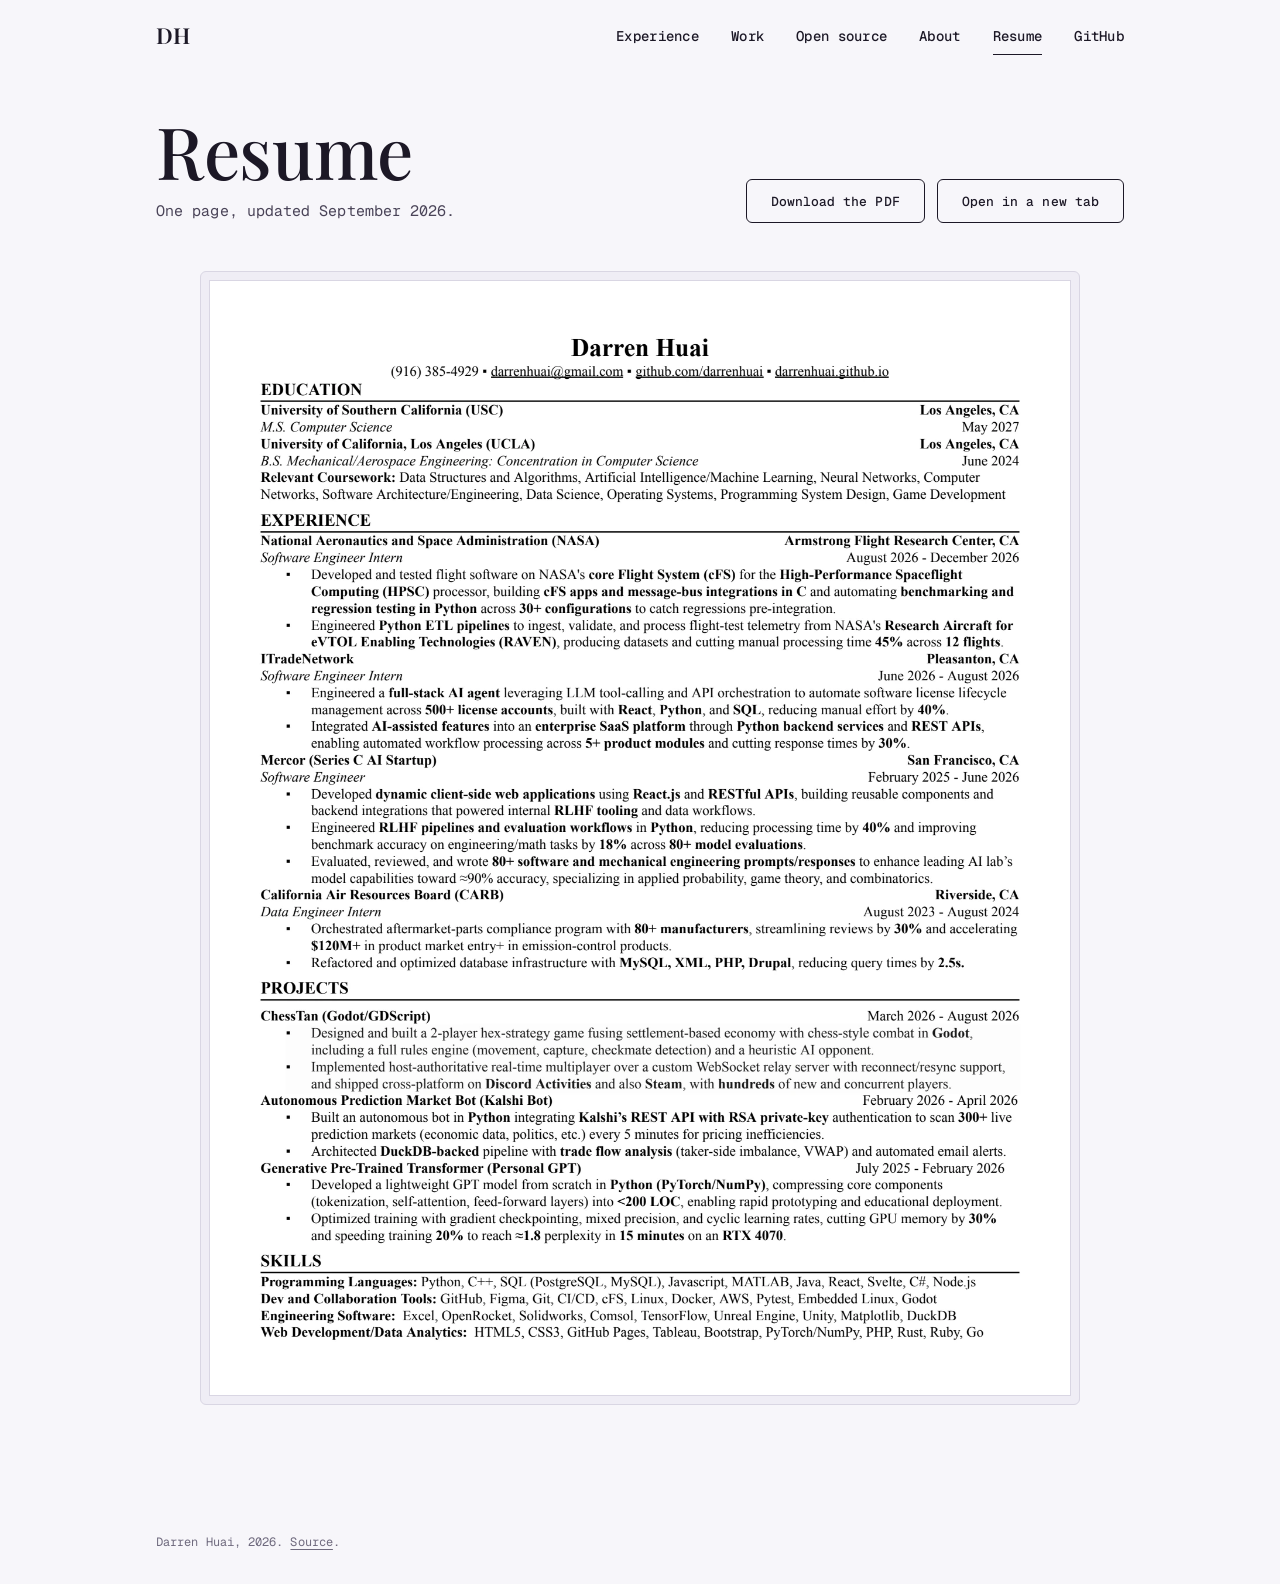
==== commit eec04648: "Apply the review round to the editorial page - Scope the hover-clip rule to [data-hover-video] so th" ====
--- a/resume.html
+++ b/resume.html
@@ -26,14 +26,13 @@
 
   <header class="nav">
     <div class="sheet nav-inner">
-      <a class="wordmark" href="index.html">Darren Huai</a>
+      <a class="wordmark" href="index.html" aria-label="Darren Huai, home">DH</a>
       <button type="button" class="menu-button" aria-expanded="false" aria-controls="primary-nav">Menu</button>
       <nav id="primary-nav" class="nav-links" aria-label="Primary">
         <a href="index.html#experience">Experience</a>
-        <a href="index.html#projects">Projects</a>
+        <a href="index.html#projects">Work</a>
         <a href="index.html#open-source">Open source</a>
         <a href="index.html#about">About</a>
-        <a href="index.html#contact">Contact</a>
         <a href="resume.html" aria-current="page">Resume</a>
         <a href="https://github.com/darrenhuai" target="_blank" rel="noopener">GitHub<span class="visually-hidden"> (opens in a new tab)</span></a>
       </nav>
@@ -65,7 +64,7 @@
 
   <footer class="footer">
     <div class="sheet">
-      <p>Darren Huai, 2026. Made by hand with plain HTML and CSS. <a href="https://github.com/darrenhuai/darrenhuai-Portfolio" target="_blank" rel="noopener">Source<span class="visually-hidden"> (opens in a new tab)</span></a>.</p>
+      <p>Darren Huai, 2026. <a href="https://github.com/darrenhuai/darrenhuai-Portfolio" target="_blank" rel="noopener">Source<span class="visually-hidden"> (opens in a new tab)</span></a>.</p>
     </div>
   </footer>
 </body>
--- a/styles.css
+++ b/styles.css
@@ -54,7 +54,7 @@
   --t-1: 0.8125rem;
   --t0: 0.9375rem;
   --t1: 1.0625rem;
-  --t2: clamp(1.75rem, 1.4rem + 1.5vw, 2.25rem);
+  --t2: clamp(1.875rem, 1.4rem + 1.8vw, 2.5rem);
   --t3: clamp(2rem, 1.5rem + 2.2vw, 3rem);
   --t4: clamp(2.5rem, 1.6rem + 4vw, 4.5rem);
 
@@ -68,7 +68,7 @@
   --s8: 64px;
   --s9: 96px;
   --s10: 128px;
-  --section-y: clamp(5rem, 4rem + 5vw, 8rem);
+  --section-y: clamp(4rem, 3rem + 4vw, 6rem);
   --gutter: clamp(1.25rem, 5vw, 3.5rem);
   --nav-h: 72px;
   --radius: 20px;
@@ -117,12 +117,14 @@
   -webkit-text-size-adjust: 100%;
   text-size-adjust: 100%;
   scroll-padding-top: var(--s6);
+  overflow-x: clip;
 }
 @media (prefers-reduced-motion: no-preference) {
   html { scroll-behavior: smooth; }
 }
 body {
   margin: 0;
+  overflow-x: clip;
   background: var(--bg);
   color: var(--ink);
   font-family: var(--font-mono);
@@ -204,11 +206,16 @@
   padding-inline: var(--gutter);
 }
 .section { padding-block: var(--section-y); }
-.section-title { max-inline-size: 20ch; }
+.section-title {
+  max-inline-size: none;
+  padding-bottom: var(--s4);
+  border-bottom: 1px solid var(--line);
+  font-size: clamp(1.5rem, 1.2rem + 1vw, 2rem);
+}
 .lead {
   margin-top: var(--s5);
   max-inline-size: 56ch;
-  color: var(--ink-2);
+  color: var(--ink);
 }
 .caption {
   font-size: var(--t-1);
@@ -216,8 +223,8 @@
   color: var(--muted);
 }
 .rule { height: 1px; border: 0; margin: 0; background: var(--line); }
-.links { display: flex; flex-wrap: wrap; gap: var(--s2) var(--s5); font-size: var(--t-1); }
-.links a { display: inline-block; padding-block: 10px; margin-block: -10px; }
+.links { display: flex; flex-wrap: wrap; gap: var(--s2) var(--s5); font-size: 0.875rem; }
+.links a { display: inline-block; padding-block: 10px; margin-block: -10px; font-weight: 500; letter-spacing: 0.02em; }
 
 /* ---------- Buttons: mono, hairline, a quiet rectangle ---------- */
 .button {
@@ -236,8 +243,8 @@
   transition: background-color var(--dur-base) var(--ease-out), color var(--dur-base) var(--ease-out), border-color var(--dur-base) var(--ease-out);
 }
 .button:hover { text-decoration: none; }
-.button-primary { background: var(--ink); color: var(--bg); }
-.button-primary:hover { background: var(--accent); border-color: var(--accent); color: var(--accent-ink); }
+.button-primary { background: transparent; color: var(--ink); }
+.button-primary:hover { border-color: var(--accent); color: var(--accent); }
 .button-secondary { background: transparent; color: var(--ink); }
 .button-secondary:hover { border-color: var(--accent); color: var(--accent); }
 .actions { display: flex; flex-wrap: wrap; gap: var(--s3); margin-top: var(--s6); }
@@ -269,7 +276,9 @@
 .nav-links a {
   position: relative;
   padding-block: var(--s2);
-  font-size: var(--t-1);
+  font-size: 0.875rem;
+  font-weight: 500;
+  letter-spacing: 0.02em;
   color: var(--ink);
   text-decoration: none;
   white-space: nowrap;
@@ -331,10 +340,10 @@
 }
 
 /* ---------- Hero ---------- */
-.hero { position: relative; padding-block: clamp(2rem, 5vw, 4.5rem) clamp(3rem, 6vw, 5rem); overflow: clip; }
+.hero { position: relative; padding-block: clamp(2rem, 5vw, 4.5rem) clamp(3rem, 6vw, 5rem); overflow-x: clip; overflow-y: visible; }
 .hero-grid { display: grid; gap: var(--s7); align-items: center; }
-.hero-copy h1 { max-inline-size: 20ch; font-size: clamp(2.5rem, 1.4rem + 4vw, 4.25rem); }
-.hero-text { margin-top: var(--s6); max-inline-size: 46ch; color: var(--ink); }
+.hero-copy h1 { max-inline-size: 24ch; font-size: clamp(2.375rem, 1.3rem + 3.2vw, 3.375rem); }
+.hero-text { margin-top: var(--s6); max-inline-size: 50ch; font-size: var(--t1); line-height: 1.65; color: var(--ink); }
 .hero-text p + p { margin-top: var(--s4); }
 .hero-links { margin-top: var(--s6); }
 
@@ -348,7 +357,7 @@
 .field-box::before {
   content: "";
   position: absolute;
-  inset: -45% -110% -45% -5%;
+  inset: -75% -110% -45% -5%;
   background:
     radial-gradient(ellipse 48% 44% at 48% 42%, var(--accent) 0%, color-mix(in srgb, var(--accent) 55%, transparent) 45%, transparent 100%),
     radial-gradient(ellipse 40% 42% at 78% 62%, var(--blue) 0%, transparent 100%),
@@ -369,9 +378,13 @@
   .hero-grid { grid-template-columns: minmax(0, 8fr) minmax(0, 4fr); column-gap: var(--s7); min-height: 440px; }
   .field-box { margin-inline: 0 0; justify-self: end; }
 }
+@media (min-width: 1024px) {
+  .hero-grid { grid-template-columns: minmax(0, 1fr) 400px; column-gap: var(--s6); }
+  .field-box { width: 400px; }
+}
 
 /* ---------- Rows: the numbered editorial rows used for experience and work ---------- */
-.rows { margin-top: var(--s8); }
+.rows { margin-top: 0; }
 .row {
   position: relative;
   display: grid;
@@ -381,7 +394,7 @@
 .work-row { padding-block: var(--s9); }
 .row:first-child { padding-top: var(--s7); }
 .row-head { display: grid; grid-template-columns: minmax(0, 1fr) auto; column-gap: var(--s5); align-items: end; }
-.row-title { grid-column: 1; max-inline-size: 16ch; }
+.row-title { grid-column: 1; max-inline-size: none; }
 .row-title a { text-decoration: none; }
 .row-title a:hover { color: var(--accent); }
 .row-sub { display: block; }
@@ -391,19 +404,24 @@
   display: flex;
   align-items: center;
   padding-left: var(--s6);
+  padding-right: var(--s5);
   padding-bottom: var(--s3);
   border-left: 1px solid var(--line);
-  font-size: var(--t-1);
-  letter-spacing: 0.04em;
+  font-size: var(--t0);
+  font-weight: 500;
+  letter-spacing: 0.06em;
   color: var(--ink);
 }
 .row-rule { grid-column: 1 / -1; height: 1px; margin-top: var(--s4); background: var(--line); }
 .row-meta { grid-column: 1 / -1; margin-top: var(--s4); font-size: var(--t-1); color: var(--muted); }
-.row-lead { grid-column: 1 / -1; margin-top: var(--s5); max-inline-size: 48ch; color: var(--ink-2); }
-.row-body { max-inline-size: 52ch; color: var(--ink-2); }
+.row-lead { grid-column: 1 / -1; margin-top: var(--s5); max-inline-size: 48ch; font-size: 1rem; line-height: 1.55; color: var(--ink); }
+.row-body { max-inline-size: 52ch; color: var(--ink); }
 @media (min-width: 900px) {
-  .row { grid-template-columns: minmax(0, 7fr) minmax(0, 5fr); column-gap: var(--s9); align-items: center; }
+  .row { grid-template-columns: minmax(0, 3fr) minmax(0, 2fr); column-gap: var(--s8); align-items: center; }
   .row-media { justify-self: end; }
+}
+@media (min-width: 1024px) {
+  .row { grid-template-columns: minmax(0, 1fr) 440px; column-gap: var(--s9); }
 }
 
 /* ---------- Work rows: the row is one link to the project page ---------- */
@@ -411,16 +429,7 @@
 .work-row .card-link:focus-visible { outline: none; }
 .work-row:has(.card-link:focus-visible) { outline: 2px solid var(--accent); outline-offset: 8px; border-radius: 2px; }
 .work-row:hover .row-title { color: var(--accent); }
-.work-row:hover .row-cue { text-decoration-color: var(--accent); color: var(--accent); }
-.row-cue {
-  grid-column: 1 / -1;
-  margin-top: var(--s5);
-  font-size: var(--t-1);
-  text-decoration: underline;
-  text-decoration-thickness: 1px;
-  text-decoration-color: var(--muted);
-  text-underline-offset: 0.25em;
-}
+.row-media .caption { margin-top: var(--s3); }
 
 /* ---------- Plates: media frames ---------- */
 .plate {
@@ -437,7 +446,7 @@
 .work-media .plate { width: 100%; aspect-ratio: 4 / 3; }
 .work-media .plate > img { transition: transform 400ms var(--ease-out); }
 .work-row:hover .work-media .plate > img { transform: scale(1.02); }
-.plate > video {
+[data-hover-video] > video {
   position: absolute;
   inset: 0;
   width: 100%;
@@ -447,7 +456,7 @@
   pointer-events: none;
   transition: opacity 250ms var(--ease-out);
 }
-.plate.is-playing > video { opacity: 1; }
+[data-hover-video].is-playing > video { opacity: 1; }
 
 /* the live ChessTan board */
 .cover-board { background: var(--bg); box-shadow: none; border-color: transparent; }
@@ -478,6 +487,9 @@
   box-shadow: none;
 }
 .cover-phones img { width: auto; height: 100%; max-height: 100%; border: 1px solid var(--line-soft); border-radius: 14px; }
+@media (max-width: 599px) {
+  .work-media .cover-phones { aspect-ratio: 1; }
+}
 
 /* a plate of text: a spec sheet or a few lines of code */
 .cover-text {
@@ -492,7 +504,7 @@
 .cover-text dl { display: grid; grid-template-columns: auto minmax(0, 1fr); column-gap: var(--s4); row-gap: var(--s1); }
 .cover-text dt { color: var(--muted); }
 .cover-text dd { color: var(--ink); }
-.cover-text pre { margin: 0; overflow: hidden; white-space: pre; color: var(--ink); }
+.cover-text pre { margin: 0; overflow: hidden; white-space: pre; font-size: var(--t-2); color: var(--ink); }
 
 /* ---------- Experience rows ---------- */
 .role-head .row-title { font-size: var(--t2); }
@@ -508,11 +520,11 @@
 .oss-col h3 { font-family: var(--font-mono); font-size: var(--t1); font-weight: 500; line-height: 1.3; }
 .oss-col h3 a { text-decoration-color: var(--muted); }
 .count { margin-left: var(--s3); font-size: var(--t-1); font-weight: 400; color: var(--muted); }
-.oss-desc { margin-top: var(--s2); color: var(--ink-2); }
+.oss-desc { margin-top: var(--s2); color: var(--ink); }
 .oss-list { margin-top: var(--s4); border-top: 1px solid var(--line); }
 .oss-list li { padding-block: var(--s3); border-bottom: 1px solid var(--line-soft); font-size: var(--t-1); }
 .oss-list a { display: inline; }
-.oss-note { margin-top: var(--s6); max-inline-size: 60ch; color: var(--ink-2); }
+.oss-note { margin-top: var(--s6); max-inline-size: 60ch; color: var(--ink); }
 @media (min-width: 900px) {
   .oss-cols { grid-template-columns: repeat(2, minmax(0, 1fr)); column-gap: var(--s9); }
 }
@@ -537,26 +549,21 @@
 }
 
 /* ---------- Skills ---------- */
-.skills { margin-top: var(--s8); max-inline-size: 72ch; border-top: 1px solid var(--line); }
-.skills > div { display: grid; gap: var(--s1); padding-block: var(--s4); border-bottom: 1px solid var(--line-soft); }
-.skills dt { font-weight: 500; }
-.skills dd { color: var(--ink-2); }
-@media (min-width: 768px) {
-  .skills > div { grid-template-columns: 14rem minmax(0, 1fr); column-gap: var(--s5); }
-}
+.skills-text { margin-top: var(--s6); max-inline-size: 56ch; }
+.skills-text p + p { margin-top: var(--s4); }
 
 /* ---------- Resume strip ---------- */
 .resume-strip { display: grid; gap: var(--s5); padding-block: var(--s7); border-top: 1px solid var(--line); border-bottom: 1px solid var(--line); }
 .resume-strip .lead { margin-top: var(--s3); }
-.resume-strip .actions { margin-top: 0; align-self: center; }
+.resume-strip .links { align-self: center; }
 @media (min-width: 900px) {
-  .resume-strip { grid-template-columns: minmax(0, 7fr) minmax(0, 5fr); column-gap: var(--s8); align-items: center; }
-  .resume-strip .actions { justify-content: flex-end; }
+  .resume-strip { grid-template-columns: minmax(0, 3fr) minmax(0, 2fr); column-gap: var(--s8); align-items: center; }
+  .resume-strip .links { justify-content: flex-end; }
 }
 
 /* ---------- About ---------- */
 .about-grid { display: grid; gap: var(--s7); margin-top: var(--s8); align-items: start; }
-.about-text { max-inline-size: 52ch; color: var(--ink-2); }
+.about-text { max-inline-size: 52ch; color: var(--ink); }
 .about-text p + p { margin-top: var(--s4); }
 .about-facts { color: var(--ink); }
 .portrait { width: min(100%, 360px); aspect-ratio: 4 / 5; }
@@ -567,42 +574,38 @@
 }
 
 /* ---------- Contact: the sign-off, with the second wash ---------- */
-.contact { position: relative; overflow: clip; padding-top: var(--s8); border-top: 1px solid var(--line); }
-.contact-grid { display: grid; gap: var(--s8); align-items: end; min-height: 340px; }
-.wash {
-  position: relative;
-  min-height: 300px;
-}
-.wash::before {
+.contact { position: relative; overflow-x: clip; overflow-y: visible; }
+.contact > .sheet { padding-top: var(--s8); }
+.contact > .sheet::before { content: ""; display: block; height: 1px; background: var(--line); margin-bottom: var(--s8); }
+.contact::before {
   content: "";
   position: absolute;
-  inset: -20% 10% -40% -40%;
+  left: -12vw;
+  bottom: -180px;
+  width: 60vw;
+  height: 130%;
+  z-index: 0;
   background:
-    radial-gradient(closest-side at 30% 60%, var(--magenta) 0%, transparent 60%),
-    radial-gradient(closest-side at 70% 40%, var(--accent) 0%, transparent 58%),
-    radial-gradient(closest-side at 85% 80%, var(--blue) 0%, transparent 55%);
-  opacity: 0.8;
-  filter: blur(40px);
+    radial-gradient(ellipse 38% 40% at 32% 58%, var(--magenta) 0%, transparent 100%),
+    radial-gradient(ellipse 42% 44% at 62% 40%, var(--accent) 0%, transparent 100%),
+    radial-gradient(ellipse 34% 36% at 84% 78%, var(--blue) 0%, transparent 100%);
+  opacity: 0.85;
+  filter: blur(56px);
   pointer-events: none;
 }
-.wash::after {
-  content: "";
-  position: absolute;
-  inset: 20% 30% 10% 25%;
-  background-image: radial-gradient(circle, var(--ink) 1px, transparent 1.5px);
-  background-size: 38px 38px;
-  opacity: 0.7;
-  pointer-events: none;
-}
-.sign-off { text-align: right; }
+.contact-grid { position: relative; z-index: 1; display: grid; gap: var(--s8); align-items: end; min-height: 320px; }
+.wash { position: relative; min-height: 260px; }
+.wash canvas { position: absolute; left: 0; bottom: 0; width: min(100%, 420px); height: 240px; }
 .sign-off h2 { font-size: var(--t3); line-height: 1.05; }
-.sign-off .links { justify-content: flex-end; margin-top: var(--s5); }
-.sign-off .lead { margin-left: auto; text-align: right; }
-.button-email { margin-top: var(--s5); }
+.sign-off .lead { margin-top: var(--s4); max-inline-size: 40ch; }
+.sign-off .links { margin-top: var(--s5); }
 @media (min-width: 900px) {
   .contact-grid { grid-template-columns: minmax(0, 1fr) minmax(0, 1fr); }
-}
-.footer { padding-block: var(--s6); }
+  .sign-off { text-align: right; }
+  .sign-off .lead { margin-left: auto; }
+  .sign-off .links { justify-content: flex-end; }
+}
+.footer { position: relative; z-index: 1; padding-block: var(--s6); }
 .footer p { font-size: var(--t-2); color: var(--muted); }
 
 /* ---------- Project pages ---------- */
@@ -764,7 +767,8 @@
 @media print {
   :root { --bg: #fff; --surface: #fff; --surface-2: #f2f2f2; --ink: #111; --ink-2: #333; --muted: #555; --line: #111; --line-soft: #bbb; --accent: #4a2fd6; --shadow-plate: none; }
   body { background: #fff; }
-  .nav, .replay, .skip-link, .row-cue, .pager, .field-box, .wash { display: none; }
+  .nav, .replay, .skip-link, .pager, .field-box, .wash { display: none; }
+  .contact::before { display: none; }
   .card-link::after { display: none; }
   .section { padding-block: 1.5rem; }
   .row { padding-block: 1.5rem; }
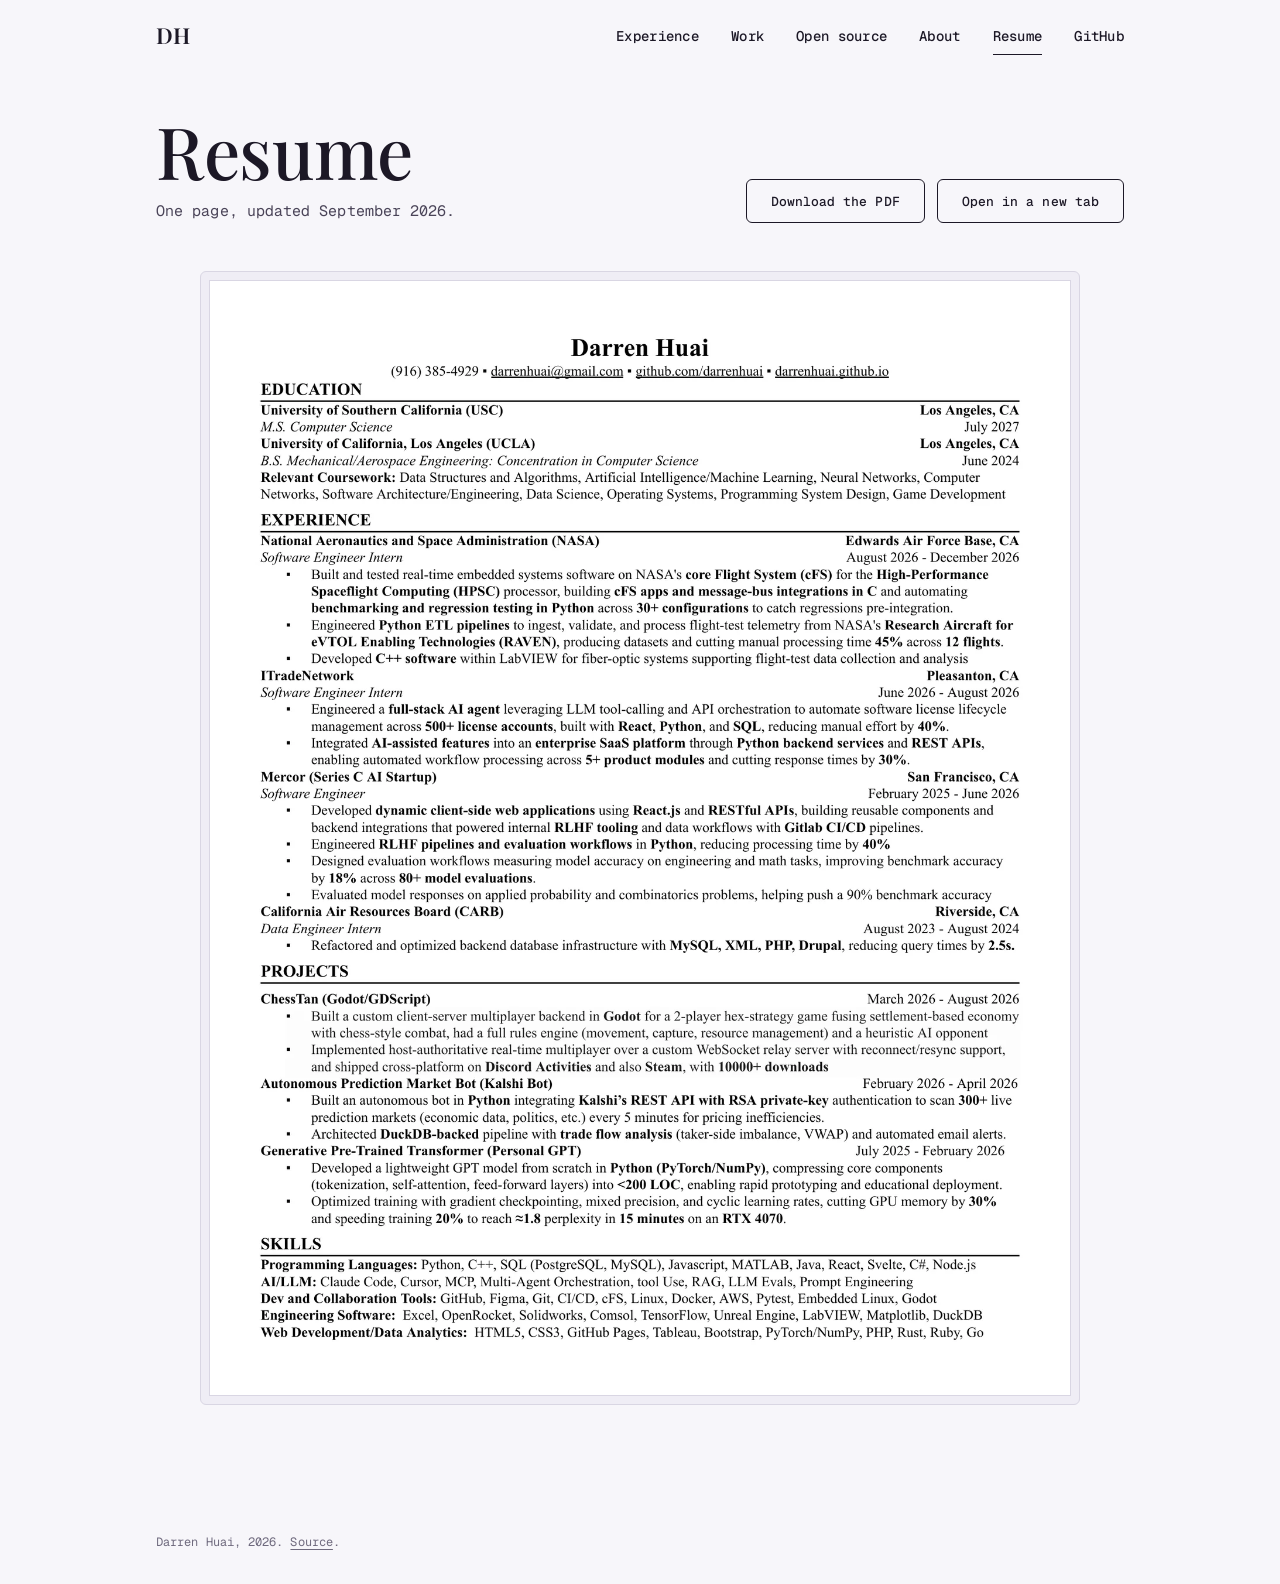
==== commit a5ec9620: "Link resume page to Darren_Huai_Resume-2.pdf" ====
--- a/resume.html
+++ b/resume.html
@@ -4,14 +4,14 @@
   <meta charset="utf-8">
   <meta name="viewport" content="width=device-width, initial-scale=1">
   <title>Resume, Darren Huai</title>
-  <meta name="description" content="Darren Huai's resume: software engineer in Los Angeles, M.S. Computer Science at USC (May 2027), flight software intern at NASA Armstrong.">
+  <meta name="description" content="Darren Huai's resume: software engineer in Los Angeles, M.S. Computer Science at USC (July 2027), flight software intern at NASA Armstrong.">
   <meta name="color-scheme" content="light dark">
   <link rel="canonical" href="https://darrenhuai.github.io/darrenhuai-Portfolio/resume.html">
-  <link rel="alternate" type="application/pdf" href="Darren-Huai-Resume.pdf" title="Resume (PDF)">
+  <link rel="alternate" type="application/pdf" href="Darren_Huai_Resume-2.pdf" title="Resume (PDF)">
   <meta property="og:type" content="profile">
   <meta property="og:url" content="https://darrenhuai.github.io/darrenhuai-Portfolio/resume.html">
   <meta property="og:title" content="Resume, Darren Huai">
-  <meta property="og:description" content="Software engineer in Los Angeles. M.S. Computer Science at USC, May 2027. Flight software intern at NASA Armstrong.">
+  <meta property="og:description" content="Software engineer in Los Angeles. M.S. Computer Science at USC, July 2027. Flight software intern at NASA Armstrong.">
   <meta property="og:image" content="https://darrenhuai.github.io/darrenhuai-Portfolio/img/og.png">
   <meta name="twitter:card" content="summary_large_image">
   <link rel="icon" href="img/favicon.svg" type="image/svg+xml">
@@ -48,13 +48,13 @@
             <p class="resume-updated">One page, updated September 2026.</p>
           </div>
           <div class="actions">
-            <a class="button button-primary" href="Darren-Huai-Resume.pdf" download="Darren-Huai-Resume.pdf">Download the PDF</a>
-            <a class="button button-secondary" href="Darren-Huai-Resume.pdf" target="_blank" rel="noopener">Open in a new tab<span class="visually-hidden"> (PDF)</span></a>
+            <a class="button button-primary" href="Darren_Huai_Resume-2.pdf" download="Darren_Huai_Resume-2.pdf">Download the PDF</a>
+            <a class="button button-secondary" href="Darren_Huai_Resume-2.pdf" target="_blank" rel="noopener">Open in a new tab<span class="visually-hidden"> (PDF)</span></a>
           </div>
         </div>
 
         <div class="pdf-sheet">
-          <object class="pdf-embed" data="Darren-Huai-Resume.pdf#toolbar=0&amp;navpanes=0&amp;scrollbar=0&amp;view=FitH" type="application/pdf" aria-label="Darren Huai's resume, one page">
+          <object class="pdf-embed" data="Darren_Huai_Resume-2.pdf#toolbar=0&amp;navpanes=0&amp;scrollbar=0&amp;view=FitH" type="application/pdf" aria-label="Darren Huai's resume, one page">
             <img src="img/resume-page-1.webp" srcset="img/resume-page-1-800.webp 734w, img/resume-page-1.webp 1469w" sizes="(min-width: 1024px) 880px, 100vw" width="1469" height="1901" decoding="async" alt="Darren Huai's one-page resume: education at USC and UCLA, experience at NASA Armstrong, iTradeNetwork, Mercor and the California Air Resources Board, projects, and skills.">
           </object>
         </div>
--- a/styles.css
+++ b/styles.css
@@ -373,6 +373,16 @@
   width: 100%;
   height: 100%;
 }
+/* the portrait as a byline: a small plate above the headline */
+.hero-copy .hero-portrait {
+  width: 136px;
+  aspect-ratio: 4 / 5;
+  margin-bottom: var(--s6);
+  border-radius: 14px;
+  border-color: var(--line-soft);
+  box-shadow: 0 10px 28px rgba(28, 24, 38, 0.12);
+}
+.hero-copy .hero-portrait img { object-position: 50% 28%; }
 .hero-rule { margin-top: clamp(3rem, 6vw, 5rem); }
 @media (min-width: 900px) {
   .hero-grid { grid-template-columns: minmax(0, 8fr) minmax(0, 4fr); column-gap: var(--s7); min-height: 440px; }
@@ -566,11 +576,8 @@
 .about-text { max-inline-size: 52ch; color: var(--ink); }
 .about-text p + p { margin-top: var(--s4); }
 .about-facts { color: var(--ink); }
-.portrait { width: min(100%, 360px); aspect-ratio: 4 / 5; }
-.portrait img { object-position: 50% 30%; }
 @media (min-width: 900px) {
   .about-grid { grid-template-columns: minmax(0, 7fr) minmax(0, 5fr); column-gap: var(--s9); }
-  .portrait { justify-self: end; }
 }
 
 /* ---------- Contact: the sign-off, with the second wash ---------- */
